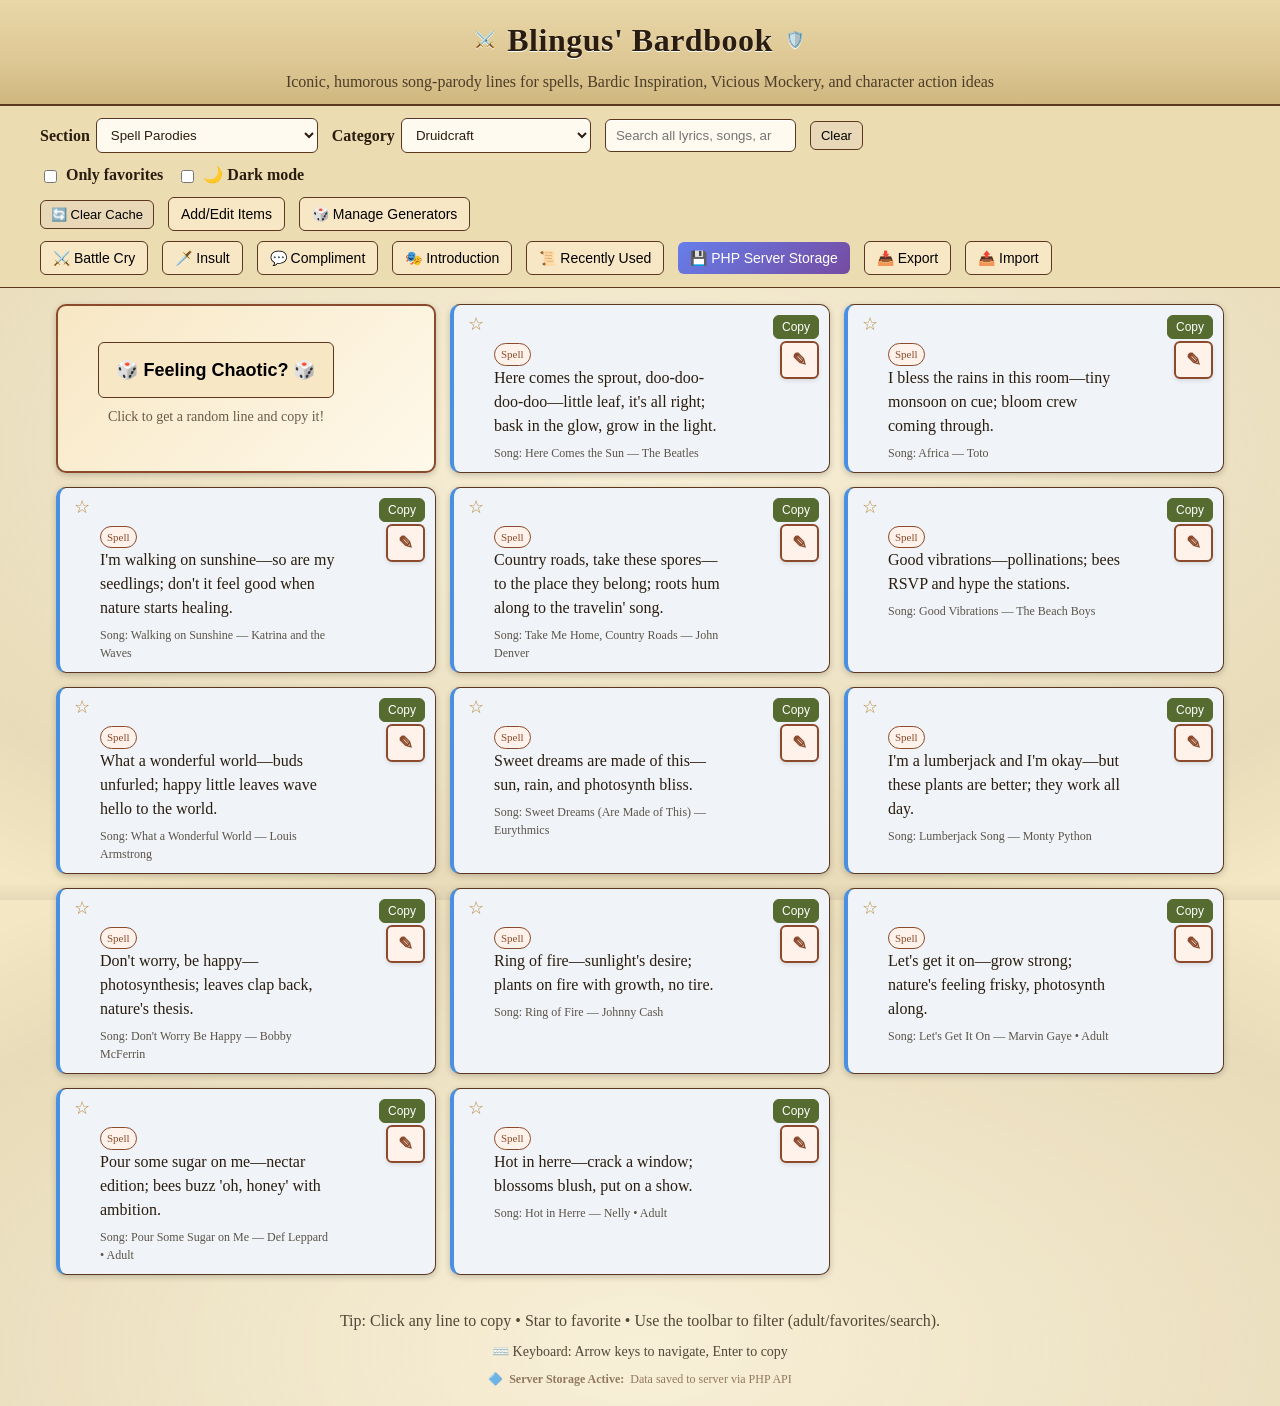
==== index.html @ e3542c84 "Add Chaucer-style party introductions generator (A Knight's Tale style)" ====
<!doctype html>
<html lang="en">
<head>
  <meta charset="utf-8" />
  <meta name="viewport" content="width=device-width, initial-scale=1" />
  <meta http-equiv="Cache-Control" content="no-cache, no-store, must-revalidate" />
  <meta http-equiv="Pragma" content="no-cache" />
  <meta http-equiv="Expires" content="0" />
  <title>Blingus' Bardbook</title>
  <link rel="stylesheet" href="styles.css?v=6" />
</head>
<body>
  <header class="banner">
    <div class="banner__wrap">
      <div class="crest" aria-hidden="true">⚔️</div>
      <h1>Blingus' Bardbook</h1>
      <div class="crest" aria-hidden="true">🛡️</div>
    </div>
    <p class="subtitle">Iconic, humorous song‑parody lines for spells, Bardic Inspiration, Vicious Mockery, and character action ideas</p>
  </header>

  <nav class="toolbar" aria-label="Controls">
    <div class="toolbar__container">
      <!-- Primary Controls Row -->
      <div class="toolbar__row toolbar__row--primary">
      <label>Section
        <select id="sectionSelect">
          <option value="spells">Spell Parodies</option>
          <option value="bardic">Bardic Inspiration</option>
          <option value="mockery">Vicious Mockery</option>
          <option value="actions">What's Your Character Doing?</option>
          <option value="criticalHits">Critical Hit Description</option>
          <option value="criticalFailures">Critical Failure Description</option>
          <option value="skillChecks">Skill Check Results</option>
        </select>
      </label>

      <label id="categoryLabel">Category
        <select id="categorySelect"></select>
      </label>

      <label class="search">
        <input id="searchInput" type="search" placeholder="Search all lyrics, songs, artists, or actions..." />
      </label>

      <button id="clearBtn" class="btn btn--secondary">Clear</button>
      </div>

      <!-- Checkbox Filters Row -->
      <div class="toolbar__row toolbar__row--filters">
      <label class="toggle">
        <input type="checkbox" id="favoritesOnly" />
        <span>Only favorites</span>
      </label>

      <label class="toggle">
        <input type="checkbox" id="darkModeToggle" />
        <span>🌙 Dark mode</span>
      </label>
      </div>

      <!-- Action Buttons Row -->
      <div class="toolbar__row toolbar__row--actions">
      <button id="clearCacheBtn" class="btn btn--secondary btn--cache" title="Force reload and clear browser cache">🔄 Clear Cache</button>
      <button id="addEditBtn" class="btn">Add/Edit Items</button>
      <button id="manageGeneratorsBtn" class="btn">🎲 Manage Generators</button>
      </div>

      <!-- Generator Row (dynamically added) -->
      <div class="toolbar__row toolbar__row--generators"></div>
    </div>
  </nav>

  <main id="content" class="content" aria-live="polite"></main>

  <footer class="footer">
    <div>Tip: Click any line to copy • Star to favorite • Use the toolbar to filter (adult/favorites/search).</div>
    <div style="margin-top: 8px; font-size: 14px;">⌨️ Keyboard: Arrow keys to navigate, Enter to copy</div>
  </footer>

  <div id="toast" class="toast" role="status" aria-live="polite" aria-atomic="true"></div>

  <!-- Generator Display Modal -->
  <div id="generatorModal" class="modal" role="dialog" aria-labelledby="generatorTitle" aria-hidden="true">
    <div class="modal__content" style="max-width: 600px;">
      <div class="modal__header">
        <h2 id="generatorTitle">Generated Text</h2>
        <button class="modal__close" id="generatorModalClose" aria-label="Close">&times;</button>
      </div>
      <div class="modal__body">
        <div id="generatorText" style="padding: 16px; font-size: 18px; line-height: 1.6; min-height: 60px; border: 2px solid var(--accent); border-radius: 6px; margin-bottom: 12px;"></div>
        <div style="display: flex; gap: 8px; justify-content: flex-end;">
          <button id="generatorCopyBtn" class="btn">Copy</button>
          <button id="generatorCloseBtn" class="btn">Close</button>
        </div>
      </div>
    </div>
  </div>

  <!-- History Modal -->
  <div id="historyModal" class="modal" role="dialog" aria-labelledby="historyTitle" aria-hidden="true">
    <div class="modal__content" style="max-width: 700px;">
      <div class="modal__header">
        <h2 id="historyTitle">📜 Recently Used</h2>
        <button class="modal__close" id="historyModalClose" aria-label="Close">&times;</button>
      </div>
      <div class="modal__body">
        <div id="historyList" style="display: flex; flex-direction: column; gap: 8px; max-height: 60vh; overflow-y: auto;"></div>
      </div>
      <div class="modal__footer">
        <button id="historyCloseBtn" class="btn">Close</button>
      </div>
    </div>
  </div>

  <!-- Generator Management Modal -->
  <div id="generatorManageModal" class="modal" role="dialog" aria-labelledby="generatorManageTitle" aria-hidden="true">
    <div class="modal__content" style="max-width: 700px;">
      <div class="modal__header">
        <h2 id="generatorManageTitle">Manage Generators</h2>
        <button class="modal__close" id="generatorManageClose" aria-label="Close">&times;</button>
      </div>
      <div class="modal__body">
        <div style="margin-bottom: 16px;">
          <label>Generator Type
            <select id="generatorTypeSelect" style="width: 100%; padding: 8px; border: 1px solid var(--burnt); border-radius: 6px;">
              <option value="battleCries">⚔️ Battle Cries</option>
              <option value="insults">🗡️ Insults</option>
              <option value="compliments">💬 Compliments</option>
              <option value="introductions">🎭 Chaucer Introductions</option>
            </select>
          </label>
        </div>
        <div style="margin-bottom: 16px;">
          <button id="addGeneratorBtn" class="btn" style="width: 100%;">➕ Add New</button>
        </div>
        <div id="generatorsList" style="display: flex; flex-direction: column; gap: 8px; max-height: 400px; overflow-y: auto;"></div>
      </div>
      <div class="modal__footer">
        <button id="generatorManageCloseBtn" class="btn">Close</button>
      </div>
    </div>
  </div>

  <!-- YouTube Player Modal -->
  <div id="youtubePlayerModal" class="modal" role="dialog" aria-labelledby="youtubePlayerTitle" aria-hidden="true">
    <div class="modal__content" style="max-width: 900px;">
      <div class="modal__header">
        <h2 id="youtubePlayerTitle">🎵 Karaoke Track</h2>
        <button class="modal__close" id="youtubePlayerClose" aria-label="Close">&times;</button>
      </div>
      <div class="modal__body" style="padding: 20px;">
        <div id="youtubePlayerContainer" style="position: relative; padding-bottom: 56.25%; height: 0; overflow: hidden; max-width: 100%; background: #000;">
          <iframe id="youtubePlayerFrame" style="position: absolute; top: 0; left: 0; width: 100%; height: 100%; border: 0;" frameborder="0" allow="accelerometer; autoplay; clipboard-write; encrypted-media; gyroscope; picture-in-picture; web-share" allowfullscreen loading="lazy"></iframe>
        </div>
        <div id="youtubeFallback" style="display: none; margin-top: 16px; text-align: center;">
          <p style="color: var(--ink); margin-bottom: 12px;">Video embedding is restricted. Open on YouTube instead?</p>
          <button id="youtubeOpenTabBtn" class="btn" style="background: #ff0000; color: white;">Open on YouTube</button>
        </div>
      </div>
      <div class="modal__footer">
        <button id="youtubePlayerCloseBtn" class="btn">Close</button>
      </div>
    </div>
  </div>

  <!-- Generator Edit Modal -->
  <div id="generatorEditModal" class="modal" role="dialog" aria-labelledby="generatorEditTitle" aria-hidden="true">
    <div class="modal__content" style="max-width: 600px;">
      <div class="modal__header">
        <h2 id="generatorEditTitle">Add Generator Item</h2>
        <button class="modal__close" id="generatorEditClose" aria-label="Close">&times;</button>
      </div>
      <div class="modal__body">
        <label>
          Text
          <textarea id="generatorEditText" rows="3" style="width: 100%; padding: 8px; border: 1px solid var(--burnt); border-radius: 6px; font-family: inherit;"></textarea>
        </label>
      </div>
      <div class="modal__footer">
        <button id="saveGeneratorBtn" class="btn">Save</button>
        <button id="cancelGeneratorBtn" class="btn">Cancel</button>
        <button id="deleteGeneratorBtn" class="btn" style="background: #c44; color: white; display: none;">Delete</button>
      </div>
    </div>
  </div>

  <!-- Voice Preset Modal -->
  <div id="presetModal" class="modal" role="dialog" aria-labelledby="presetModalTitle" aria-hidden="true">
    <div class="modal__content" style="max-width: 600px;">
      <div class="modal__header">
        <h2 id="presetModalTitle">Manage Voice Presets</h2>
        <button class="modal__close" id="presetModalClose" aria-label="Close">&times;</button>
      </div>
      <div class="modal__body">
        <div style="margin-bottom: 16px;">
          <button id="saveCurrentPresetBtn" class="btn" style="width: 100%; margin-bottom: 8px;">💾 Save Current State as Preset</button>
        </div>
        <div id="presetsList" style="display: flex; flex-direction: column; gap: 8px; max-height: 400px; overflow-y: auto;"></div>
      </div>
      <div class="modal__footer">
        <button id="presetCloseBtn" class="btn">Close</button>
      </div>
    </div>
  </div>

  <!-- Edit Modal -->
  <div id="editModal" class="modal" role="dialog" aria-labelledby="modalTitle" aria-hidden="true">
    <div class="modal__content">
      <div class="modal__header">
        <h2 id="modalTitle">Add New Item</h2>
        <button class="modal__close" aria-label="Close">&times;</button>
      </div>
      <div class="modal__body">
        <label>
          Text
          <textarea id="editText" rows="3" style="width: 100%; padding: 8px; border: 1px solid var(--burnt); border-radius: 6px; font-family: inherit;"></textarea>
        </label>
        <label id="songLabel" style="display: none;">
          Song
          <input type="text" id="editSong" style="width: 100%; padding: 8px; border: 1px solid var(--burnt); border-radius: 6px; font-family: inherit;" />
        </label>
        <label id="artistLabel" style="display: none;">
          Artist
          <input type="text" id="editArtist" style="width: 100%; padding: 8px; border: 1px solid var(--burnt); border-radius: 6px; font-family: inherit;" />
        </label>
        <label id="adultLabel" style="display: none;">
          <input type="checkbox" id="editAdult" />
          <span>Adult/risqué</span>
        </label>
        <div id="youtubeFields" style="display: none;">
          <label>
            YouTube URL or Video ID
            <input type="text" id="editYoutube" placeholder="https://youtube.com/watch?v=..." style="width: 100%; padding: 8px; border: 1px solid var(--burnt); border-radius: 6px; font-family: inherit;" />
          </label>
          <label>
            Start Time (seconds or mm:ss)
            <input type="text" id="editStartTime" placeholder="30 or 0:30" style="width: 100%; padding: 8px; border: 1px solid var(--burnt); border-radius: 6px; font-family: inherit;" />
          </label>
          <button id="testYoutubeBtn" class="btn" style="width: 100%; margin-top: 8px;">▶️ Test Playback</button>
          <div id="youtubeSuggestion" style="display: none; margin-top: 12px; padding: 12px; background: #f0f4f8; border-radius: 6px; border: 1px solid var(--accent);">
            <div style="font-size: 14px; font-weight: bold; margin-bottom: 8px; color: var(--accent);">💡 Karaoke Suggestion</div>
            <div id="youtubeSuggestionText" style="font-size: 13px; color: var(--ink); margin-bottom: 8px;"></div>
            <button id="youtubeSearchBtn" class="btn" style="width: 100%; background: #ff0000; color: white; font-size: 14px;">🔍 Search YouTube for Karaoke</button>
          </div>
        </div>
      </div>
      <div class="modal__footer">
        <button id="saveEditBtn" class="btn">Save</button>
        <button id="cancelEditBtn" class="btn">Cancel</button>
        <button id="deleteEditBtn" class="btn" style="background: #c44; color: white; display: none;">Delete</button>
      </div>
    </div>
  </div>

  <script src="script.js?v=10"></script>
</body>
</html>
---- styles.css ----
:root {
  --paper: #f4e7c3;
  --ink: #2a1d0f;
  --accent: #8b4a2b;
  --accent-2: #556b2f;
  --burnt: #5b371f;
  --shadow: rgba(0,0,0,.2);
}

body.dark-mode {
  --paper: #1a1a2e;
  --ink: #e8e8e8;
  --accent: #c77d4f;
  --accent-2: #6b8e5a;
  --burnt: #8b6f47;
  --shadow: rgba(0,0,0,.5);
}
* { box-sizing: border-box; }
html, body { height: 100%; }
body {
  margin: 0;
  color: var(--ink);
  font: 16px/1.5 "Papyrus", "Bookman Old Style", Garamond, Georgia, serif;
  background:
    radial-gradient(80% 60% at 50% 50%, rgba(255,255,255,.35), rgba(0,0,0,.05) 80%, transparent 100%),
    linear-gradient(transparent 98%, rgba(0,0,0,.06) 100%),
    var(--paper);
  transition: background 0.3s ease, color 0.3s ease;
}

body.dark-mode {
  background:
    radial-gradient(80% 60% at 50% 50%, rgba(255,255,255,.05), rgba(0,0,0,.3) 80%, transparent 100%),
    linear-gradient(transparent 98%, rgba(0,0,0,.1) 100%),
    var(--paper);
}
.banner {
  background: linear-gradient(180deg, #e9d7a8, #ddc794 60%, #cfb77f);
  border-bottom: 2px solid var(--burnt);
  box-shadow: 0 2px 8px var(--shadow);
  transition: background 0.3s ease, border-color 0.3s ease;
}

body.dark-mode .banner {
  background: linear-gradient(180deg, #2d2d44, #252538 60%, #1e1e2e);
  color: var(--ink);
}
.banner__wrap { display: flex; gap: 12px; align-items: center; justify-content: center; padding: 16px 12px 6px; }
.banner h1 { margin: 0; font-size: 32px; letter-spacing: .5px; text-shadow: 0 1px 0 #fff; }
.subtitle { text-align: center; margin: 0 0 10px; opacity: .8; }
.crest { filter: drop-shadow(0 1px 0 #fff); }

.toolbar {
  display: flex;
  flex-direction: column;
  gap: 10px;
  padding: 12px;
  background: #ecdcb2;
  border-bottom: 1px solid var(--burnt);
  transition: background 0.3s ease, border-color 0.3s ease;
}

body.dark-mode .toolbar {
  background: #252538;
}

.toolbar__container {
  max-width: 1200px;
  margin: 0 auto;
  width: 100%;
  display: flex;
  flex-direction: column;
  gap: 10px;
}

.toolbar__row {
  display: flex;
  flex-wrap: wrap;
  align-items: center;
  gap: 10px 14px;
}

.toolbar__row--primary {
  /* Primary controls row */
}

.toolbar__row--actions {
  /* Action buttons row */
}

.toolbar__row--generators {
  /* Generator buttons row */
  margin-top: 0;
}

.toolbar__spacer {
  flex: 1;
  min-width: 20px;
}

label {
  display: inline-flex;
  align-items: center;
  gap: 6px;
  font-weight: 600;
  white-space: nowrap;
}

select, input[type="search"] {
  padding: 8px 10px;
  border: 1px solid var(--burnt);
  background: #fffaf0;
  color: var(--ink);
  border-radius: 6px;
  min-width: 190px;
  box-shadow: inset 0 1px 0 #fff;
  transition: background 0.3s ease, color 0.3s ease, border-color 0.3s ease;
}

body.dark-mode select, body.dark-mode input[type="search"] {
  background: #2d2d44;
  color: var(--ink);
  border-color: var(--burnt);
}

.toggle input {
  transform: translateY(1px);
}

.btn {
  padding: 8px 12px;
  border: 1px solid var(--burnt);
  background: #f7e7c4;
  border-radius: 6px;
  cursor: pointer;
  font-size: 14px;
  font-weight: 500;
  white-space: nowrap;
  transition: background 0.3s ease, border-color 0.3s ease, color 0.3s ease, transform 0.1s ease;
}

.btn:hover {
  background: #f3deb1;
  transform: translateY(-1px);
}

.btn:active {
  transform: translateY(0);
}

body.dark-mode .btn {
  background: #3d3d5e;
  color: var(--ink);
  border-color: var(--burnt);
}

body.dark-mode .btn:hover {
  background: #4d4d6e;
}

.btn--secondary {
  background: #e8d8b8;
  font-size: 13px;
  padding: 6px 10px;
}

body.dark-mode .btn--secondary {
  background: #353548;
}

.btn--secondary:hover {
  background: #ddd0b0;
}

body.dark-mode .btn--secondary:hover {
  background: #454558;
}

.btn--cache {
  display: none;
}

.btn--server {
  background: linear-gradient(135deg, #667eea 0%, #764ba2 100%);
  color: white;
  border: none;
}

.btn--server:hover {
  background: linear-gradient(135deg, #7a8fec 0%, #8655b3 100%);
  transform: translateY(-1px);
}

body.dark-mode .btn--server {
  background: linear-gradient(135deg, #667eea 0%, #764ba2 100%);
}

body.dark-mode .btn--server:hover {
  background: linear-gradient(135deg, #7a8fec 0%, #8655b3 100%);
}

.content {
  display: grid;
  grid-template-columns: repeat(auto-fill, minmax(320px, 1fr));
  gap: 14px; padding: 16px; max-width: 1200px; margin: 0 auto;
}
.card {
  background: #fff9eb;
  border: 1px solid var(--burnt);
  border-radius: 10px;
  padding: 36px 100px 10px 40px; /* top right bottom left - increased right padding for edit button */
  box-shadow: 0 2px 6px var(--shadow);
  position: relative;
  transition: background 0.3s ease, border-color 0.3s ease, color 0.3s ease;
}

body.dark-mode .card {
  background: #2d2d44;
  color: var(--ink);
}

/* Action cards don't have favorite buttons, so less left padding */
.action-card {
  transition: all 0.3s ease;
  padding-left: 12px; /* Override left padding since no favorite button */
  padding-right: 100px; /* Ensure right padding for edit button */
}

.card.highlighted {
  background: #fff2d4 !important;
  border: 3px solid var(--accent) !important;
  box-shadow: 0 6px 16px rgba(139, 74, 43, 0.4) !important;
  transform: scale(1.02);
  transition: all 0.3s ease;
}

body.dark-mode .card.highlighted {
  background: #3d3d5e !important;
  box-shadow: 0 6px 16px rgba(199, 125, 79, 0.4) !important;
}

.card:focus {
  outline: 3px solid var(--accent);
  outline-offset: 2px;
  background: #fff2d4;
}

body.dark-mode .card:focus {
  background: #3d3d5e;
}

.card:hover { box-shadow: 0 4px 10px var(--shadow); }
.card__meta { font-size: 12px; opacity: .75; margin-top: 6px; }
.card__chip { display: inline-block; font-size: 11px; padding: 2px 6px; border-radius: 999px; border: 1px solid var(--accent); color: var(--accent); background: #fff2ea; margin-right: 6px; transition: background 0.3s ease, color 0.3s ease, border-color 0.3s ease; }

body.dark-mode .card__chip {
  background: #3d3d5e;
}
.card__copy { position: absolute; right: 10px; top: 10px; font-size: 12px; border: 1px solid var(--accent-2); color: #fff; background: var(--accent-2); padding: 4px 8px; border-radius: 6px; cursor: pointer; }
.card__copy:hover { filter: brightness(1.1); }

.card__edit { position: absolute; right: 10px; top: 36px; font-size: 18px; border: 2px solid var(--accent); color: var(--accent); background: #fff2ea; padding: 6px 10px; border-radius: 6px; cursor: pointer; z-index: 10; font-weight: bold; box-shadow: 0 2px 4px rgba(0,0,0,0.1); white-space: nowrap; min-width: 36px; text-align: center; transition: background 0.3s ease, color 0.3s ease, border-color 0.3s ease; }
.card__edit:hover { filter: brightness(1.1); background: #ffe8d4; transform: scale(1.05); }

body.dark-mode .card__edit {
  background: #3d3d5e;
}

body.dark-mode .card__edit:hover {
  background: #4d4d6e;
}

/* Favorite star */
.card__fav { position: absolute; left: 10px; top: 8px; font-size: 18px; line-height: 1; background: transparent; border: none; color: #b88a3b; cursor: pointer; padding: 2px 4px; }
.card__fav.on { color: #d4a017; text-shadow: 0 1px 0 #fff; }

.footer { padding: 18px; text-align: center; opacity: .8; transition: opacity 0.3s ease; }

body.dark-mode .footer {
  opacity: .9;
}
.toast { position: fixed; left: 50%; transform: translateX(-50%); bottom: 18px; background: #2b6f3a; color: #fff; padding: 10px 14px; border-radius: 8px; box-shadow: 0 4px 8px var(--shadow); opacity: 0; pointer-events: none; transition: opacity .18s ease, transform .18s ease; }
.toast.show { opacity: 1; transform: translate(-50%, -4px); }

/* Modal styles */
.modal {
  display: none;
  position: fixed;
  z-index: 10000;
  left: 0;
  top: 0;
  width: 100%;
  height: 100%;
  background: rgba(0, 0, 0, 0.5);
  align-items: center;
  justify-content: center;
  visibility: hidden;
  opacity: 0;
  transition: opacity 0.2s ease, visibility 0.2s ease;
}

.modal.show {
  display: flex;
  visibility: visible;
  opacity: 1;
}

.modal__content {
  background: var(--paper);
  border: 2px solid var(--burnt);
  border-radius: 10px;
  padding: 20px;
  max-width: 500px;
  width: 90%;
  max-height: 90vh;
  overflow-y: auto;
  box-shadow: 0 8px 16px rgba(0, 0, 0, 0.3);
  transition: background 0.3s ease, border-color 0.3s ease, color 0.3s ease;
}

#generatorText {
  background: #fff9eb;
  color: var(--ink);
  transition: background 0.3s ease, color 0.3s ease;
}

body.dark-mode #generatorText {
  background: #2d2d44;
  color: var(--ink);
}

.modal__header {
  display: flex;
  justify-content: space-between;
  align-items: center;
  margin-bottom: 16px;
  border-bottom: 1px solid var(--burnt);
  padding-bottom: 12px;
}

.modal__header h2 {
  margin: 0;
  font-size: 24px;
}

.modal__close {
  background: transparent;
  border: none;
  font-size: 28px;
  cursor: pointer;
  color: var(--ink);
  line-height: 1;
  padding: 0;
  width: 32px;
  height: 32px;
}

.modal__close:hover {
  color: var(--accent);
}

.modal__body {
  display: flex;
  flex-direction: column;
  gap: 12px;
  margin-bottom: 16px;
}

.modal__footer {
  display: flex;
  gap: 8px;
  justify-content: flex-end;
  border-top: 1px solid var(--burnt);
  padding-top: 12px;
}

@media (max-width: 520px) {
  .banner h1 { font-size: 24px; }
  select, input[type="search"] { min-width: 150px; }
}
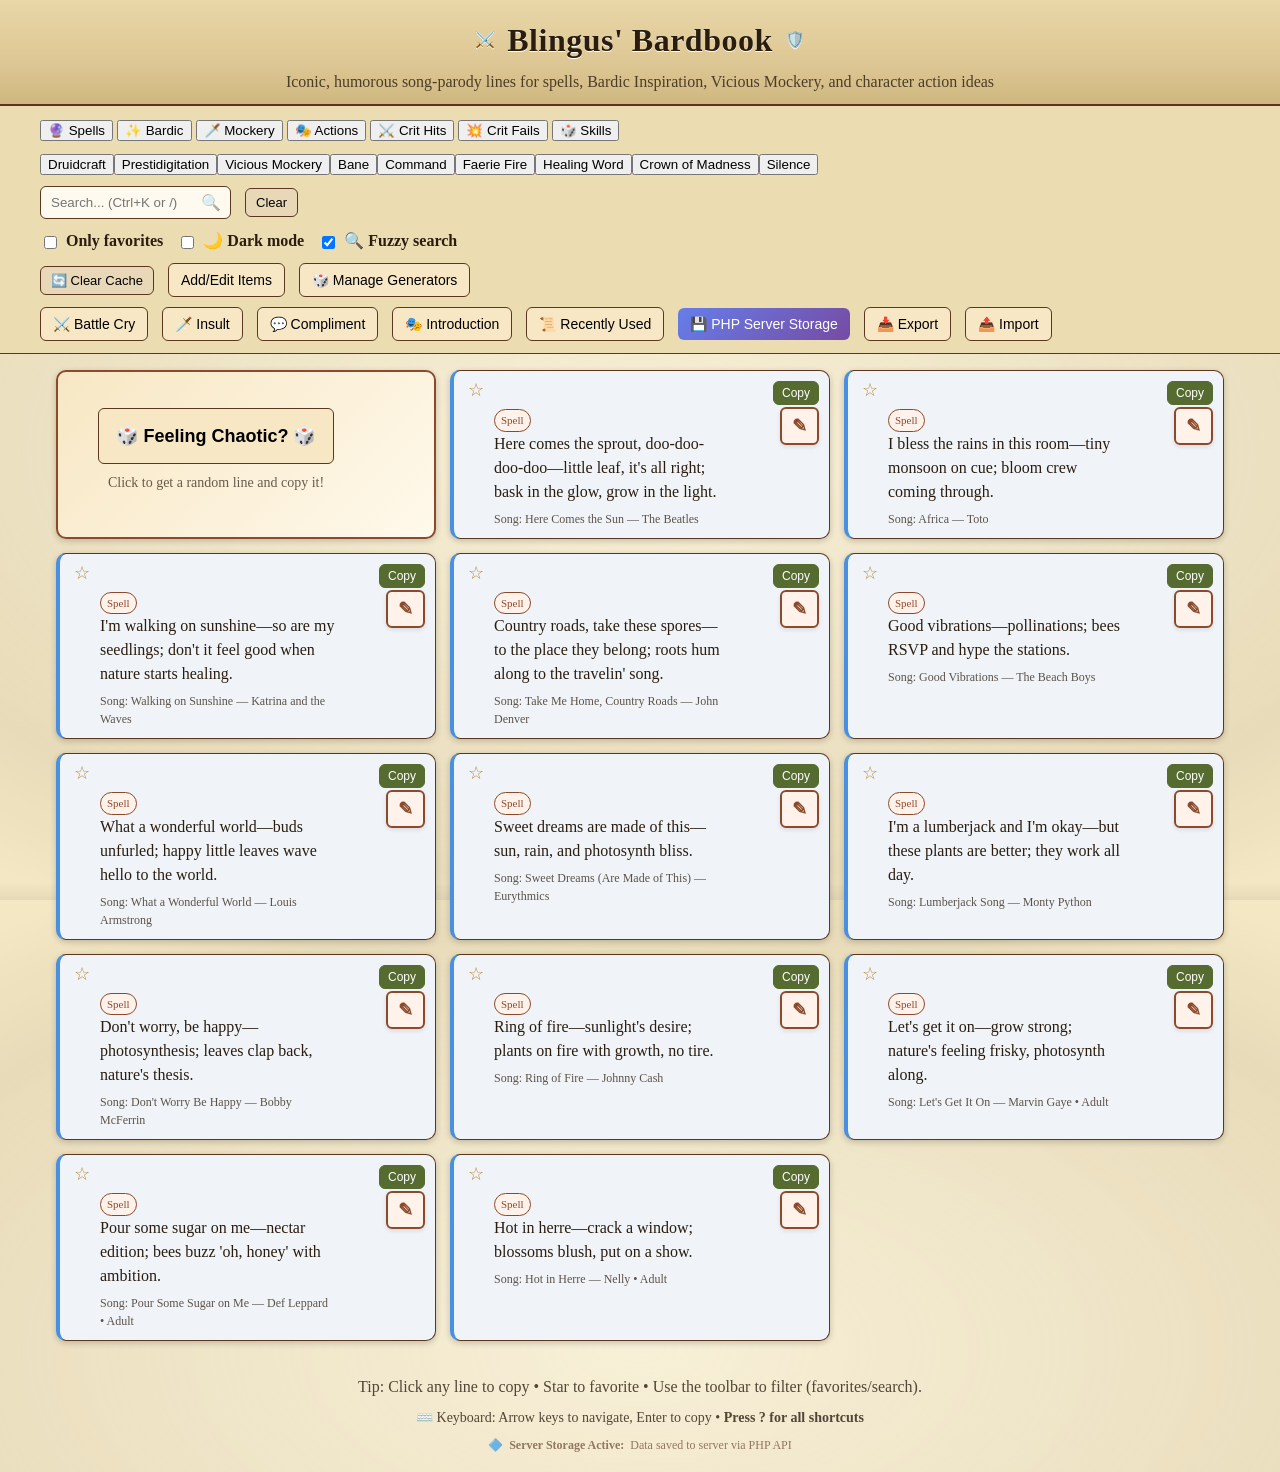
==== commit 6239d29b: "Implement critical security and code quality improvements This commit addresses several high-priorit" ====
--- a/index.html
+++ b/index.html
@@ -7,7 +7,7 @@
   <meta http-equiv="Pragma" content="no-cache" />
   <meta http-equiv="Expires" content="0" />
   <title>Blingus' Bardbook</title>
-  <link rel="stylesheet" href="styles.css?v=6" />
+  <link rel="stylesheet" href="styles.css?v=13" />
 </head>
 <body>
   <header class="banner">
@@ -21,39 +21,75 @@
 
   <nav class="toolbar" aria-label="Controls">
     <div class="toolbar__container">
-      <!-- Primary Controls Row -->
-      <div class="toolbar__row toolbar__row--primary">
-      <label>Section
-        <select id="sectionSelect">
-          <option value="spells">Spell Parodies</option>
-          <option value="bardic">Bardic Inspiration</option>
-          <option value="mockery">Vicious Mockery</option>
-          <option value="actions">What's Your Character Doing?</option>
-          <option value="criticalHits">Critical Hit Description</option>
-          <option value="criticalFailures">Critical Failure Description</option>
-          <option value="skillChecks">Skill Check Results</option>
-        </select>
-      </label>
-
-      <label id="categoryLabel">Category
-        <select id="categorySelect"></select>
-      </label>
-
-      <label class="search">
-        <input id="searchInput" type="search" placeholder="Search all lyrics, songs, artists, or actions..." />
-      </label>
-
-      <button id="clearBtn" class="btn btn--secondary">Clear</button>
+      <!-- Section Tabs Row -->
+      <div class="toolbar__row toolbar__row--tabs">
+        <div class="tabs" role="tablist" aria-label="Content sections">
+          <button class="tab tab--active" role="tab" data-section="spells" aria-selected="true" data-tooltip="Spell song parodies (Press 1)">
+            <span class="tab__icon">🔮</span>
+            <span class="tab__label">Spells</span>
+          </button>
+          <button class="tab" role="tab" data-section="bardic" aria-selected="false" data-tooltip="Bardic inspiration lines (Press 2)">
+            <span class="tab__icon">✨</span>
+            <span class="tab__label">Bardic</span>
+          </button>
+          <button class="tab" role="tab" data-section="mockery" aria-selected="false" data-tooltip="Vicious mockery insults (Press 3)">
+            <span class="tab__icon">🗡️</span>
+            <span class="tab__label">Mockery</span>
+          </button>
+          <button class="tab" role="tab" data-section="actions" aria-selected="false" data-tooltip="Character action ideas (Press 4)">
+            <span class="tab__icon">🎭</span>
+            <span class="tab__label">Actions</span>
+          </button>
+          <button class="tab" role="tab" data-section="criticalHits" aria-selected="false" data-tooltip="Critical hit descriptions (Press 5)">
+            <span class="tab__icon">⚔️</span>
+            <span class="tab__label">Crit Hits</span>
+          </button>
+          <button class="tab" role="tab" data-section="criticalFailures" aria-selected="false" data-tooltip="Critical failure descriptions (Press 6)">
+            <span class="tab__icon">💥</span>
+            <span class="tab__label">Crit Fails</span>
+          </button>
+          <button class="tab" role="tab" data-section="skillChecks" aria-selected="false" data-tooltip="Skill check results (Press 7)">
+            <span class="tab__icon">🎲</span>
+            <span class="tab__label">Skills</span>
+          </button>
+        </div>
+      </div>
+
+      <!-- Category Chips Row -->
+      <div class="toolbar__row toolbar__row--chips" id="categoryChipsRow">
+        <div class="chips" role="group" aria-label="Categories" id="categoryChips">
+          <!-- Category chips will be dynamically populated -->
+        </div>
+      </div>
+
+      <!-- Hidden selects for backward compatibility -->
+      <select id="sectionSelect" style="display: none;" aria-hidden="true">
+        <option value="spells">Spell Parodies</option>
+        <option value="bardic">Bardic Inspiration</option>
+        <option value="mockery">Vicious Mockery</option>
+        <option value="actions">What's Your Character Doing?</option>
+        <option value="criticalHits">Critical Hit Description</option>
+        <option value="criticalFailures">Critical Failure Description</option>
+        <option value="skillChecks">Skill Check Results</option>
+      </select>
+      <select id="categorySelect" style="display: none;" aria-hidden="true"></select>
+
+      <!-- Search Row -->
+      <div class="toolbar__row toolbar__row--search">
+        <label class="search">
+          <input id="searchInput" type="search" placeholder="Search all lyrics, songs, artists, or actions..." />
+        </label>
+        <button id="clearBtn" class="btn btn--secondary" data-tooltip="Clear search (Esc)">Clear</button>
       </div>
 
       <!-- Checkbox Filters Row -->
       <div class="toolbar__row toolbar__row--filters">
-      <label class="toggle">
+      <label class="toggle" data-tooltip="Show only starred items (Ctrl+F)">
         <input type="checkbox" id="favoritesOnly" />
         <span>Only favorites</span>
       </label>
 
-      <label class="toggle">
+      <label class="toggle" data-tooltip="Toggle dark theme (Ctrl+D)">
         <input type="checkbox" id="darkModeToggle" />
         <span>🌙 Dark mode</span>
       </label>
@@ -74,8 +110,8 @@
   <main id="content" class="content" aria-live="polite"></main>
 
   <footer class="footer">
-    <div>Tip: Click any line to copy • Star to favorite • Use the toolbar to filter (adult/favorites/search).</div>
-    <div style="margin-top: 8px; font-size: 14px;">⌨️ Keyboard: Arrow keys to navigate, Enter to copy</div>
+    <div>Tip: Click any line to copy • Star to favorite • Use the toolbar to filter (favorites/search).</div>
+    <div style="margin-top: 8px; font-size: 14px;">⌨️ Keyboard: Arrow keys to navigate, Enter to copy • <strong>Press ? for all shortcuts</strong></div>
   </footer>
 
   <div id="toast" class="toast" role="status" aria-live="polite" aria-atomic="true"></div>
@@ -223,10 +259,6 @@
         <label id="artistLabel" style="display: none;">
           Artist
           <input type="text" id="editArtist" style="width: 100%; padding: 8px; border: 1px solid var(--burnt); border-radius: 6px; font-family: inherit;" />
-        </label>
-        <label id="adultLabel" style="display: none;">
-          <input type="checkbox" id="editAdult" />
-          <span>Adult/risqué</span>
         </label>
         <div id="youtubeFields" style="display: none;">
           <label>
@@ -253,6 +285,25 @@
     </div>
   </div>
 
-  <script src="script.js?v=10"></script>
+  <!-- Core utilities (load first - other modules depend on these) -->
+  <script src="js/constants.js?v=13"></script>
+  <script src="js/shared-utils.js?v=13"></script>
+
+  <!-- Utility modules -->
+  <script src="js/storage-utils.js?v=13"></script>
+  <script src="js/ui-utils.js?v=13"></script>
+
+  <!-- Tab navigation -->
+  <script src="js/tab-navigation.js?v=13"></script>
+
+  <!-- Search enhancements -->
+  <script src="js/search-utils.js?v=13"></script>
+  <script src="js/search-enhancements.js?v=13"></script>
+
+  <!-- Keyboard shortcuts -->
+  <script src="js/keyboard-shortcuts.js?v=13"></script>
+
+  <!-- Main application script -->
+  <script src="script.js?v=13"></script>
 </body>
 </html>
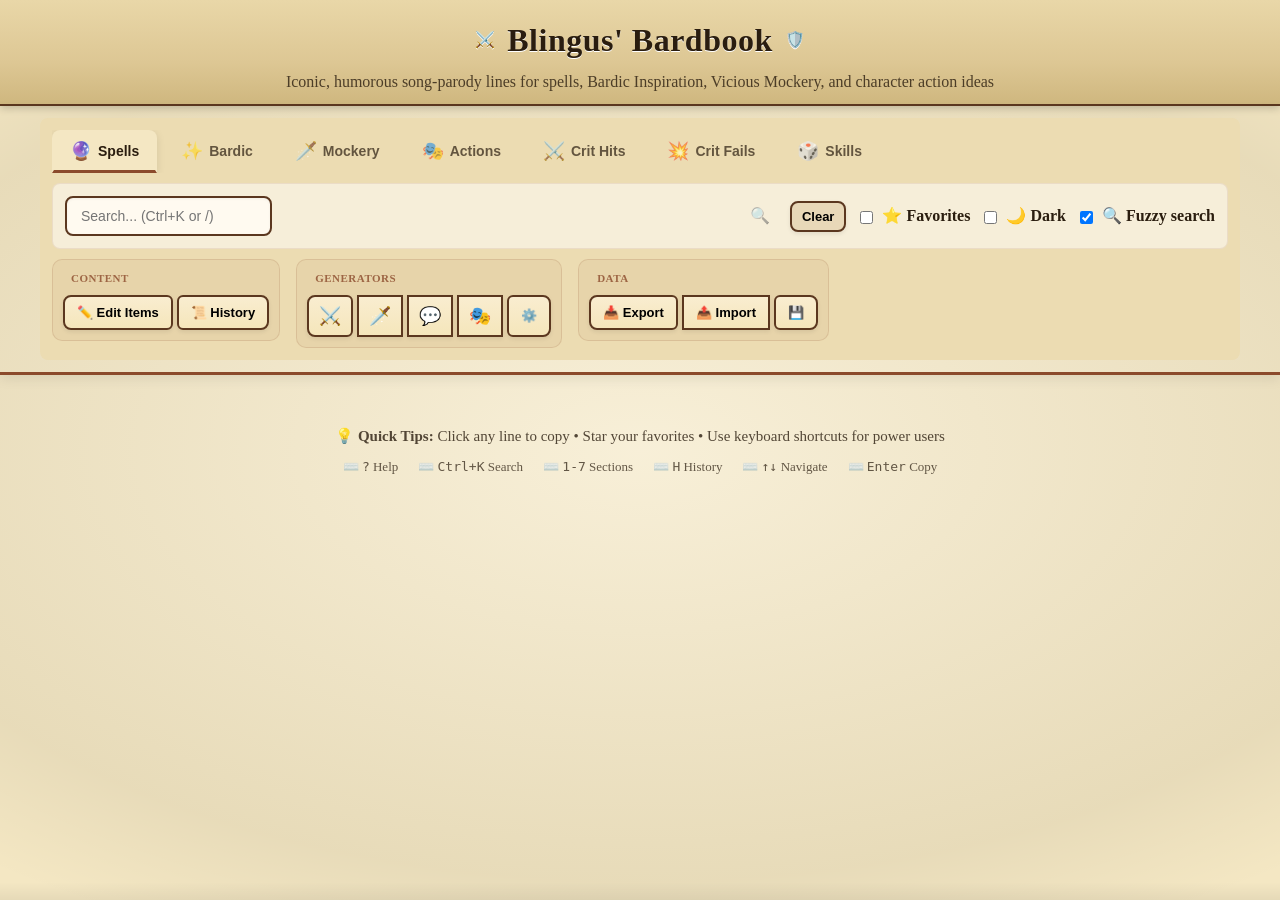
==== commit 380ea585: "Comprehensive UX/GUI reorganization and visual improvements This commit completely reorganizes the t" ====
--- a/index.html
+++ b/index.html
@@ -7,7 +7,7 @@
   <meta http-equiv="Pragma" content="no-cache" />
   <meta http-equiv="Expires" content="0" />
   <title>Blingus' Bardbook</title>
-  <link rel="stylesheet" href="styles.css?v=13" />
+  <link rel="stylesheet" href="styles.css?v=14" />
 </head>
 <body>
   <header class="banner">
@@ -74,44 +74,76 @@
       </select>
       <select id="categorySelect" style="display: none;" aria-hidden="true"></select>
 
-      <!-- Search Row -->
+      <!-- Search & Quick Filters Row -->
       <div class="toolbar__row toolbar__row--search">
-        <label class="search">
+        <label class="search" style="flex: 1; min-width: 200px;">
           <input id="searchInput" type="search" placeholder="Search all lyrics, songs, artists, or actions..." />
         </label>
         <button id="clearBtn" class="btn btn--secondary" data-tooltip="Clear search (Esc)">Clear</button>
-      </div>
-
-      <!-- Checkbox Filters Row -->
-      <div class="toolbar__row toolbar__row--filters">
-      <label class="toggle" data-tooltip="Show only starred items (Ctrl+F)">
-        <input type="checkbox" id="favoritesOnly" />
-        <span>Only favorites</span>
-      </label>
-
-      <label class="toggle" data-tooltip="Toggle dark theme (Ctrl+D)">
-        <input type="checkbox" id="darkModeToggle" />
-        <span>🌙 Dark mode</span>
-      </label>
-      </div>
-
-      <!-- Action Buttons Row -->
-      <div class="toolbar__row toolbar__row--actions">
-      <button id="clearCacheBtn" class="btn btn--secondary btn--cache" title="Force reload and clear browser cache">🔄 Clear Cache</button>
-      <button id="addEditBtn" class="btn">Add/Edit Items</button>
-      <button id="manageGeneratorsBtn" class="btn">🎲 Manage Generators</button>
-      </div>
-
-      <!-- Generator Row (dynamically added) -->
-      <div class="toolbar__row toolbar__row--generators"></div>
+        <label class="toggle" data-tooltip="Show only starred items (Ctrl+F)">
+          <input type="checkbox" id="favoritesOnly" />
+          <span>⭐ Favorites</span>
+        </label>
+        <label class="toggle" data-tooltip="Toggle dark theme (Ctrl+D)">
+          <input type="checkbox" id="darkModeToggle" />
+          <span>🌙 Dark</span>
+        </label>
+      </div>
+
+      <!-- Button Groups Row -->
+      <div class="toolbar__row toolbar__row--button-groups">
+        <!-- Content Actions Group -->
+        <div class="button-group">
+          <span class="button-group__label">Content</span>
+          <div>
+            <button id="addEditBtn" class="btn btn--group" data-tooltip="Add or edit items">✏️ Edit Items</button>
+            <button id="historyBtn" class="btn btn--group" data-tooltip="View recently used items (Press H)">📜 History</button>
+          </div>
+        </div>
+
+        <!-- Generators Group -->
+        <div class="button-group">
+          <span class="button-group__label">Generators</span>
+          <div>
+            <button id="battleCryBtn" class="btn btn--group" data-tooltip="Random battle cry">⚔️</button>
+            <button id="insultBtn" class="btn btn--group" data-tooltip="Random insult">🗡️</button>
+            <button id="complimentBtn" class="btn btn--group" data-tooltip="Random compliment">💬</button>
+            <button id="introductionBtn" class="btn btn--group" data-tooltip="Chaucer introduction">🎭</button>
+            <button id="manageGeneratorsBtn" class="btn btn--group" data-tooltip="Manage generator content">⚙️</button>
+          </div>
+        </div>
+
+        <!-- Data Management Group -->
+        <div class="button-group">
+          <span class="button-group__label">Data</span>
+          <div>
+            <button id="exportBtn" class="btn btn--group" data-tooltip="Export all data">📥 Export</button>
+            <button id="importBtn" class="btn btn--group" data-tooltip="Import data">📤 Import</button>
+            <button id="fileStorageBtn" class="btn btn--group" data-tooltip="File or server storage">💾</button>
+          </div>
+        </div>
+      </div>
+
+      <!-- Fuzzy Search Toggle (hidden by default, dynamically added by search-enhancements.js) -->
+      <div class="toolbar__row toolbar__row--filters" style="display: none;">
+      </div>
     </div>
   </nav>
 
   <main id="content" class="content" aria-live="polite"></main>
 
   <footer class="footer">
-    <div>Tip: Click any line to copy • Star to favorite • Use the toolbar to filter (favorites/search).</div>
-    <div style="margin-top: 8px; font-size: 14px;">⌨️ Keyboard: Arrow keys to navigate, Enter to copy • <strong>Press ? for all shortcuts</strong></div>
+    <div style="font-size: 15px; margin-bottom: 10px;">
+      💡 <strong>Quick Tips:</strong> Click any line to copy • Star your favorites • Use keyboard shortcuts for power users
+    </div>
+    <div style="display: flex; gap: 20px; justify-content: center; flex-wrap: wrap; font-size: 13px; opacity: 0.9;">
+      <span>⌨️ <kbd>?</kbd> Help</span>
+      <span>⌨️ <kbd>Ctrl+K</kbd> Search</span>
+      <span>⌨️ <kbd>1-7</kbd> Sections</span>
+      <span>⌨️ <kbd>H</kbd> History</span>
+      <span>⌨️ <kbd>↑↓</kbd> Navigate</span>
+      <span>⌨️ <kbd>Enter</kbd> Copy</span>
+    </div>
   </footer>
 
   <div id="toast" class="toast" role="status" aria-live="polite" aria-atomic="true"></div>
@@ -286,24 +318,24 @@
   </div>
 
   <!-- Core utilities (load first - other modules depend on these) -->
-  <script src="js/constants.js?v=13"></script>
-  <script src="js/shared-utils.js?v=13"></script>
+  <script src="js/constants.js?v=14"></script>
+  <script src="js/shared-utils.js?v=14"></script>
 
   <!-- Utility modules -->
-  <script src="js/storage-utils.js?v=13"></script>
-  <script src="js/ui-utils.js?v=13"></script>
+  <script src="js/storage-utils.js?v=14"></script>
+  <script src="js/ui-utils.js?v=14"></script>
 
   <!-- Tab navigation -->
-  <script src="js/tab-navigation.js?v=13"></script>
+  <script src="js/tab-navigation.js?v=14"></script>
 
   <!-- Search enhancements -->
-  <script src="js/search-utils.js?v=13"></script>
-  <script src="js/search-enhancements.js?v=13"></script>
+  <script src="js/search-utils.js?v=14"></script>
+  <script src="js/search-enhancements.js?v=14"></script>
 
   <!-- Keyboard shortcuts -->
-  <script src="js/keyboard-shortcuts.js?v=13"></script>
+  <script src="js/keyboard-shortcuts.js?v=14"></script>
 
   <!-- Main application script -->
-  <script src="script.js?v=13"></script>
+  <script src="script.js?v=14"></script>
 </body>
 </html>
--- a/styles.css
+++ b/styles.css
@@ -51,17 +51,15 @@
 .crest { filter: drop-shadow(0 1px 0 #fff); }
 
 .toolbar {
-  display: flex;
-  flex-direction: column;
-  gap: 10px;
   padding: 12px;
-  background: #ecdcb2;
-  border-bottom: 1px solid var(--burnt);
-  transition: background 0.3s ease, border-color 0.3s ease;
+  border-bottom: 3px solid var(--accent);
+  box-shadow: 0 4px 12px rgba(0, 0, 0, 0.08);
+  transition: border-color 0.3s ease, box-shadow 0.3s ease;
 }
 
 body.dark-mode .toolbar {
-  background: #252538;
+  border-bottom-color: var(--accent-2);
+  box-shadow: 0 4px 12px rgba(0, 0, 0, 0.3);
 }
 
 .toolbar__container {
@@ -71,6 +69,14 @@
   display: flex;
   flex-direction: column;
   gap: 10px;
+  padding: 12px;
+  background: #ecdcb2;
+  border-radius: 8px;
+  transition: background 0.3s ease;
+}
+
+body.dark-mode .toolbar__container {
+  background: #252538;
 }
 
 .toolbar__row {
@@ -88,14 +94,268 @@
   /* Action buttons row */
 }
 
+.toolbar__row--tabs {
+  /* Section tabs row */
+  overflow-x: auto;
+  overflow-y: hidden;
+  -webkit-overflow-scrolling: touch;
+  scrollbar-width: thin;
+  scrollbar-color: var(--accent) transparent;
+}
+
+.toolbar__row--tabs::-webkit-scrollbar {
+  height: 6px;
+}
+
+.toolbar__row--tabs::-webkit-scrollbar-track {
+  background: transparent;
+}
+
+.toolbar__row--tabs::-webkit-scrollbar-thumb {
+  background: var(--accent);
+  border-radius: 3px;
+}
+
+.toolbar__row--chips {
+  /* Category chips row */
+  overflow-x: auto;
+  overflow-y: hidden;
+  -webkit-overflow-scrolling: touch;
+  scrollbar-width: thin;
+  scrollbar-color: var(--accent-2) transparent;
+}
+
+.toolbar__row--chips::-webkit-scrollbar {
+  height: 6px;
+}
+
+.toolbar__row--chips::-webkit-scrollbar-track {
+  background: transparent;
+}
+
+.toolbar__row--chips::-webkit-scrollbar-thumb {
+  background: var(--accent-2);
+  border-radius: 3px;
+}
+
+.toolbar__row--search {
+  /* Search input row with filters */
+  flex-wrap: wrap;
+  align-items: center;
+  gap: 10px;
+  padding: 12px;
+  background: rgba(255, 255, 255, 0.5);
+  border-radius: 8px;
+  border: 1px solid rgba(139, 74, 43, 0.1);
+}
+
+body.dark-mode .toolbar__row--search {
+  background: rgba(45, 45, 68, 0.5);
+  border-color: rgba(199, 125, 79, 0.15);
+}
+
 .toolbar__row--generators {
   /* Generator buttons row */
   margin-top: 0;
 }
 
+.toolbar__row--button-groups {
+  /* Button groups row with visual sections */
+  display: flex;
+  flex-wrap: wrap;
+  gap: 16px;
+  align-items: flex-start;
+}
+
 .toolbar__spacer {
   flex: 1;
   min-width: 20px;
+}
+
+/* Button Groups */
+.button-group {
+  display: flex;
+  flex-direction: column;
+  gap: 6px;
+  min-width: fit-content;
+}
+
+.button-group__label {
+  font-size: 11px;
+  font-weight: 700;
+  text-transform: uppercase;
+  letter-spacing: 0.5px;
+  color: var(--accent);
+  opacity: 0.8;
+  margin-bottom: 2px;
+  padding: 0 8px;
+}
+
+body.dark-mode .button-group__label {
+  color: var(--accent-2);
+}
+
+.button-group > div {
+  display: flex;
+  gap: 4px;
+  flex-wrap: nowrap;
+}
+
+/* Make child buttons inline */
+.button-group .btn--group {
+  padding: 8px 12px;
+  font-size: 13px;
+  border-radius: 6px;
+  white-space: nowrap;
+  min-width: auto;
+  transition: all 0.2s ease;
+}
+
+.button-group .btn--group:first-of-type {
+  border-top-left-radius: 8px;
+  border-bottom-left-radius: 8px;
+}
+
+.button-group .btn--group:last-of-type {
+  border-top-right-radius: 8px;
+  border-bottom-right-radius: 8px;
+}
+
+.button-group .btn--group:not(:first-of-type):not(:last-of-type) {
+  border-radius: 0;
+}
+
+/* Generator icon buttons - smaller for icon-only */
+.button-group .btn--group[data-tooltip*="battle cry"],
+.button-group .btn--group[data-tooltip*="insult"],
+.button-group .btn--group[data-tooltip*="compliment"],
+.button-group .btn--group[data-tooltip*="introduction"] {
+  min-width: 44px;
+  padding: 8px 10px;
+  font-size: 18px;
+}
+
+/* Grouped buttons layout */
+.button-group:has(.btn--group) {
+  background: rgba(139, 74, 43, 0.05);
+  border: 1px solid rgba(139, 74, 43, 0.15);
+  border-radius: 10px;
+  padding: 10px;
+}
+
+body.dark-mode .button-group:has(.btn--group) {
+  background: rgba(199, 125, 79, 0.08);
+  border-color: rgba(199, 125, 79, 0.2);
+}
+
+/* Tab Navigation Styles */
+.tabs {
+  display: flex;
+  gap: 6px;
+  flex-wrap: nowrap;
+  min-width: min-content;
+}
+
+.tab {
+  display: inline-flex;
+  align-items: center;
+  gap: 6px;
+  padding: 10px 16px;
+  background: transparent;
+  border: 2px solid transparent;
+  border-bottom: 3px solid transparent;
+  border-radius: 8px 8px 0 0;
+  cursor: pointer;
+  font-size: 14px;
+  font-weight: 600;
+  color: var(--ink);
+  opacity: 0.7;
+  transition: all 0.2s ease;
+  white-space: nowrap;
+  position: relative;
+}
+
+.tab:hover {
+  opacity: 1;
+  background: rgba(139, 74, 43, 0.1);
+  transform: translateY(-2px);
+}
+
+.tab:active {
+  transform: translateY(0);
+}
+
+.tab--active {
+  opacity: 1;
+  background: var(--paper);
+  border-bottom-color: var(--accent);
+  box-shadow: 0 2px 8px rgba(0, 0, 0, 0.1);
+}
+
+body.dark-mode .tab--active {
+  background: #2d2d44;
+  box-shadow: 0 2px 8px rgba(0, 0, 0, 0.3);
+}
+
+.tab__icon {
+  font-size: 18px;
+  line-height: 1;
+}
+
+.tab__label {
+  font-family: inherit;
+}
+
+/* Category Chips Styles */
+.chips {
+  display: flex;
+  gap: 8px;
+  flex-wrap: wrap;
+  min-width: min-content;
+}
+
+.chip {
+  display: inline-flex;
+  align-items: center;
+  padding: 8px 16px;
+  background: var(--paper);
+  border: 2px solid var(--accent-2);
+  border-radius: 999px;
+  cursor: pointer;
+  font-size: 13px;
+  font-weight: 600;
+  color: var(--accent-2);
+  transition: all 0.2s ease;
+  white-space: nowrap;
+}
+
+.chip:hover {
+  background: var(--accent-2);
+  color: white;
+  transform: scale(1.05);
+  box-shadow: 0 2px 6px rgba(0, 0, 0, 0.15);
+}
+
+.chip:active {
+  transform: scale(0.98);
+}
+
+.chip--active {
+  background: var(--accent-2);
+  color: white;
+  box-shadow: 0 2px 6px rgba(0, 0, 0, 0.2);
+}
+
+body.dark-mode .chip {
+  background: #2d2d44;
+  border-color: var(--accent-2);
+  color: var(--accent-2);
+}
+
+body.dark-mode .chip:hover,
+body.dark-mode .chip--active {
+  background: var(--accent-2);
+  color: white;
 }
 
 label {
@@ -107,20 +367,33 @@
 }
 
 select, input[type="search"] {
-  padding: 8px 10px;
-  border: 1px solid var(--burnt);
+  padding: 10px 14px;
+  border: 2px solid var(--burnt);
   background: #fffaf0;
   color: var(--ink);
-  border-radius: 6px;
+  border-radius: 8px;
   min-width: 190px;
-  box-shadow: inset 0 1px 0 #fff;
-  transition: background 0.3s ease, color 0.3s ease, border-color 0.3s ease;
+  box-shadow: inset 0 1px 3px rgba(0, 0, 0, 0.05);
+  transition: all 0.2s ease;
+  font-size: 14px;
+}
+
+select:focus, input[type="search"]:focus {
+  outline: none;
+  border-color: var(--accent);
+  box-shadow: 0 0 0 3px rgba(139, 74, 43, 0.1), inset 0 1px 3px rgba(0, 0, 0, 0.05);
 }
 
 body.dark-mode select, body.dark-mode input[type="search"] {
   background: #2d2d44;
   color: var(--ink);
   border-color: var(--burnt);
+  box-shadow: inset 0 1px 3px rgba(0, 0, 0, 0.2);
+}
+
+body.dark-mode select:focus, body.dark-mode input[type="search"]:focus {
+  border-color: var(--accent-2);
+  box-shadow: 0 0 0 3px rgba(107, 142, 90, 0.15), inset 0 1px 3px rgba(0, 0, 0, 0.2);
 }
 
 .toggle input {
@@ -128,34 +401,48 @@
 }
 
 .btn {
-  padding: 8px 12px;
-  border: 1px solid var(--burnt);
-  background: #f7e7c4;
-  border-radius: 6px;
+  padding: 10px 16px;
+  border: 2px solid var(--burnt);
+  background: linear-gradient(180deg, #f9edd0, #f5e6bb);
+  border-radius: 8px;
   cursor: pointer;
   font-size: 14px;
-  font-weight: 500;
+  font-weight: 600;
   white-space: nowrap;
-  transition: background 0.3s ease, border-color 0.3s ease, color 0.3s ease, transform 0.1s ease;
+  transition: all 0.2s ease;
+  box-shadow: 0 2px 4px rgba(0, 0, 0, 0.08);
 }
 
 .btn:hover {
-  background: #f3deb1;
-  transform: translateY(-1px);
+  background: linear-gradient(180deg, #f5e6bb, #f1dea5);
+  transform: translateY(-2px);
+  box-shadow: 0 4px 8px rgba(0, 0, 0, 0.12);
 }
 
 .btn:active {
   transform: translateY(0);
+  box-shadow: 0 1px 2px rgba(0, 0, 0, 0.08);
+}
+
+.btn:focus {
+  outline: none;
+  box-shadow: 0 0 0 3px rgba(139, 74, 43, 0.2), 0 2px 4px rgba(0, 0, 0, 0.08);
 }
 
 body.dark-mode .btn {
-  background: #3d3d5e;
+  background: linear-gradient(180deg, #3d3d5e, #353548);
   color: var(--ink);
   border-color: var(--burnt);
+  box-shadow: 0 2px 4px rgba(0, 0, 0, 0.2);
 }
 
 body.dark-mode .btn:hover {
-  background: #4d4d6e;
+  background: linear-gradient(180deg, #4d4d6e, #3d3d5e);
+  box-shadow: 0 4px 8px rgba(0, 0, 0, 0.3);
+}
+
+body.dark-mode .btn:focus {
+  box-shadow: 0 0 0 3px rgba(107, 142, 90, 0.3), 0 2px 4px rgba(0, 0, 0, 0.2);
 }
 
 .btn--secondary {
@@ -249,18 +536,126 @@
   background: #3d3d5e;
 }
 
-.card:hover { box-shadow: 0 4px 10px var(--shadow); }
+.card {
+  cursor: pointer;
+}
+
+.card:hover {
+  box-shadow: 0 6px 14px var(--shadow);
+  transform: translateY(-2px);
+  transition: all 0.2s ease;
+  background: #fffbf0;
+}
+
+body.dark-mode .card:hover {
+  background: #353548;
+}
 .card__meta { font-size: 12px; opacity: .75; margin-top: 6px; }
 .card__chip { display: inline-block; font-size: 11px; padding: 2px 6px; border-radius: 999px; border: 1px solid var(--accent); color: var(--accent); background: #fff2ea; margin-right: 6px; transition: background 0.3s ease, color 0.3s ease, border-color 0.3s ease; }
 
 body.dark-mode .card__chip {
   background: #3d3d5e;
 }
-.card__copy { position: absolute; right: 10px; top: 10px; font-size: 12px; border: 1px solid var(--accent-2); color: #fff; background: var(--accent-2); padding: 4px 8px; border-radius: 6px; cursor: pointer; }
-.card__copy:hover { filter: brightness(1.1); }
-
-.card__edit { position: absolute; right: 10px; top: 36px; font-size: 18px; border: 2px solid var(--accent); color: var(--accent); background: #fff2ea; padding: 6px 10px; border-radius: 6px; cursor: pointer; z-index: 10; font-weight: bold; box-shadow: 0 2px 4px rgba(0,0,0,0.1); white-space: nowrap; min-width: 36px; text-align: center; transition: background 0.3s ease, color 0.3s ease, border-color 0.3s ease; }
-.card__edit:hover { filter: brightness(1.1); background: #ffe8d4; transform: scale(1.05); }
+.card__copy {
+  position: absolute;
+  right: 10px;
+  top: 10px;
+  font-size: 12px;
+  border: 1px solid var(--accent-2);
+  color: #fff;
+  background: var(--accent-2);
+  padding: 4px 8px;
+  border-radius: 6px;
+  cursor: pointer;
+  transition: all 0.2s ease;
+}
+
+.card__copy:hover {
+  filter: brightness(1.2);
+  transform: scale(1.05);
+  box-shadow: 0 2px 8px rgba(0,0,0,0.2);
+}
+
+.card__copy:active {
+  transform: scale(0.98);
+}
+.card__youtube {
+  position: absolute;
+  right: 10px;
+  top: 38px;
+  font-size: 16px;
+  border: 1px solid #ff0000;
+  color: #fff;
+  background: #ff0000;
+  padding: 4px 8px;
+  border-radius: 6px;
+  cursor: pointer;
+  min-width: 36px;
+  text-align: center;
+  text-decoration: none;
+  display: inline-block;
+  transition: all 0.2s ease;
+}
+
+.card__youtube:hover {
+  filter: brightness(1.2);
+  background: #ff3333;
+  transform: scale(1.05);
+  box-shadow: 0 2px 8px rgba(255, 0, 0, 0.3);
+}
+
+.card__youtube:active {
+  transform: scale(0.98);
+}
+
+body.dark-mode .card__youtube {
+  border-color: #ff4444;
+  background: #cc0000;
+}
+
+body.dark-mode .card__youtube:hover {
+  background: #ff2222;
+}
+
+/* YouTube suggestion box dark mode */
+body.dark-mode #youtubeSuggestion {
+  background: #2d3d4d;
+  border-color: var(--accent);
+}
+body.dark-mode #youtubeSuggestionText {
+  color: var(--ink);
+}
+
+.card__edit {
+  position: absolute;
+  right: 10px;
+  top: 66px;
+  font-size: 18px;
+  border: 2px solid var(--accent);
+  color: var(--accent);
+  background: #fff2ea;
+  padding: 6px 10px;
+  border-radius: 6px;
+  cursor: pointer;
+  z-index: 10;
+  font-weight: bold;
+  box-shadow: 0 2px 4px rgba(0,0,0,0.1);
+  white-space: nowrap;
+  min-width: 36px;
+  text-align: center;
+  transition: all 0.2s ease;
+}
+
+.card__edit:hover {
+  filter: brightness(1.1);
+  background: #ffe8d4;
+  transform: scale(1.1);
+  box-shadow: 0 4px 8px rgba(0,0,0,0.2);
+}
+
+.card__edit:active {
+  transform: scale(1.02);
+}
 
 body.dark-mode .card__edit {
   background: #3d3d5e;
@@ -271,8 +666,90 @@
 }
 
 /* Favorite star */
-.card__fav { position: absolute; left: 10px; top: 8px; font-size: 18px; line-height: 1; background: transparent; border: none; color: #b88a3b; cursor: pointer; padding: 2px 4px; }
-.card__fav.on { color: #d4a017; text-shadow: 0 1px 0 #fff; }
+.card__fav {
+  position: absolute;
+  left: 10px;
+  top: 8px;
+  font-size: 18px;
+  line-height: 1;
+  background: transparent;
+  border: none;
+  color: #b88a3b;
+  cursor: pointer;
+  padding: 2px 4px;
+  transition: all 0.2s ease;
+}
+
+.card__fav:hover {
+  transform: scale(1.2);
+  filter: brightness(1.2);
+}
+
+.card__fav:active {
+  transform: scale(1.05);
+}
+
+.card__fav.on {
+  color: #d4a017;
+  text-shadow: 0 1px 0 #fff, 0 0 10px rgba(212, 160, 23, 0.5);
+}
+
+body.dark-mode .card__fav.on {
+  text-shadow: 0 1px 0 rgba(255,255,255,0.3), 0 0 10px rgba(212, 160, 23, 0.7);
+}
+
+/* Tooltip styles */
+[data-tooltip] {
+  position: relative;
+}
+
+[data-tooltip]::before {
+  content: attr(data-tooltip);
+  position: absolute;
+  bottom: 100%;
+  left: 50%;
+  transform: translateX(-50%) translateY(-8px);
+  padding: 6px 10px;
+  background: rgba(0, 0, 0, 0.9);
+  color: white;
+  font-size: 12px;
+  font-weight: normal;
+  white-space: nowrap;
+  border-radius: 6px;
+  opacity: 0;
+  pointer-events: none;
+  transition: opacity 0.2s ease, transform 0.2s ease;
+  z-index: 1000;
+}
+
+[data-tooltip]::after {
+  content: '';
+  position: absolute;
+  bottom: 100%;
+  left: 50%;
+  transform: translateX(-50%) translateY(-2px);
+  border: 5px solid transparent;
+  border-top-color: rgba(0, 0, 0, 0.9);
+  opacity: 0;
+  pointer-events: none;
+  transition: opacity 0.2s ease, transform 0.2s ease;
+  z-index: 1000;
+}
+
+[data-tooltip]:hover::before,
+[data-tooltip]:hover::after {
+  opacity: 1;
+  transform: translateX(-50%) translateY(-4px);
+}
+
+body.dark-mode [data-tooltip]::before {
+  background: rgba(255, 255, 255, 0.95);
+  color: #1a1a2e;
+}
+
+body.dark-mode [data-tooltip]::after {
+  border-top-color: rgba(255, 255, 255, 0.95);
+}
 
 .footer { padding: 18px; text-align: center; opacity: .8; transition: opacity 0.3s ease; }
 
@@ -374,7 +851,213 @@
   padding-top: 12px;
 }
 
+/* Tablet breakpoint for better intermediate responsiveness */
+@media (max-width: 768px) {
+  .toolbar__container {
+    padding: 10px;
+  }
+
+  .toolbar__row {
+    gap: 8px 10px;
+  }
+
+  /* Stack button groups on tablet */
+  .toolbar__row--button-groups {
+    flex-direction: column;
+    gap: 12px;
+  }
+
+  .button-group {
+    width: 100%;
+  }
+
+  .button-group > div {
+    flex-wrap: wrap;
+    justify-content: center;
+  }
+
+  /* Make buttons more touch-friendly */
+  .btn {
+    min-height: 44px; /* iOS recommended touch target */
+    padding: 10px 14px;
+  }
+
+  .btn--secondary {
+    min-height: 40px;
+    padding: 8px 12px;
+  }
+
+  .btn--group {
+    min-height: 44px;
+    padding: 10px 14px;
+  }
+
+  /* Improve card button touch targets */
+  .card__fav {
+    font-size: 24px;
+    padding: 6px 8px;
+    min-width: 36px;
+    min-height: 36px;
+  }
+
+  .card__copy {
+    min-height: 36px;
+    padding: 6px 10px;
+    font-size: 14px;
+  }
+
+  .card__youtube {
+    min-height: 36px;
+    min-width: 42px;
+    font-size: 18px;
+    padding: 6px 10px;
+  }
+
+  .card__edit {
+    min-height: 36px;
+    min-width: 42px;
+    font-size: 20px;
+    padding: 8px 12px;
+  }
+}
+
+/* Mobile breakpoint for phone optimization */
 @media (max-width: 520px) {
   .banner h1 { font-size: 24px; }
-  select, input[type="search"] { min-width: 150px; }
-}
+
+  .toolbar__row--search {
+    padding: 10px;
+  }
+
+  .toolbar__row--search .search {
+    width: 100%;
+    order: -1; /* Put search first */
+  }
+
+  .toolbar__row--search .toggle span {
+    font-size: 12px;
+  }
+
+  select, input[type="search"] {
+    min-width: 100%;
+    width: 100%;
+    font-size: 16px; /* Prevents zoom on iOS */
+  }
+
+  .button-group__label {
+    text-align: center;
+  }
+
+  .button-group > div {
+    justify-content: center;
+  }
+
+  /* Footer adjustments */
+  .footer {
+    padding: 14px;
+    font-size: 12px;
+  }
+
+  .footer kbd {
+    font-size: 10px;
+    padding: 2px 6px;
+  }
+
+  /* Make tabs more compact on mobile */
+  .tab {
+    padding: 8px 12px;
+    font-size: 13px;
+  }
+
+  .tab__icon {
+    font-size: 16px;
+  }
+
+  /* Hide tab labels on very small screens, show only icons */
+  .tab__label {
+    display: none;
+  }
+
+  /* Make chips smaller on mobile */
+  .chip {
+    padding: 6px 12px;
+    font-size: 12px;
+  }
+
+  .toolbar__row:not(.toolbar__row--tabs):not(.toolbar__row--chips) {
+    flex-direction: column;
+    width: 100%;
+  }
+
+  .toolbar__row:not(.toolbar__row--tabs):not(.toolbar__row--chips) > * {
+    width: 100%;
+  }
+
+  label {
+    width: 100%;
+  }
+
+  /* Stack generator buttons */
+  .toolbar__row--generators .btn {
+    width: 100%;
+    margin-bottom: 4px;
+  }
+
+  /* Larger touch targets on mobile */
+  .btn {
+    min-height: 48px;
+    font-size: 16px;
+  }
+
+  .card {
+    padding: 40px 12px 12px 12px;
+    position: relative;
+  }
+
+  .card__fav {
+    left: 5px;
+    top: 5px;
+    font-size: 28px;
+    min-width: 44px;
+    min-height: 44px;
+  }
+
+  .card__copy {
+    right: 5px;
+    top: 5px;
+    min-height: 44px;
+    min-width: 60px;
+  }
+
+  .card__youtube {
+    right: 5px;
+    top: 54px;
+    min-height: 44px;
+    min-width: 44px;
+  }
+
+  .card__edit {
+    right: 5px;
+    top: 103px;
+    min-height: 44px;
+    min-width: 44px;
+  }
+
+  /* Better modal sizing on mobile */
+  .modal__content {
+    width: 95%;
+    max-width: 95%;
+    padding: 16px;
+  }
+
+  .modal__header h2 {
+    font-size: 20px;
+  }
+
+  /* Content grid adjustment for mobile */
+  .content {
+    grid-template-columns: 1fr;
+    padding: 12px;
+    gap: 12px;
+  }
+}
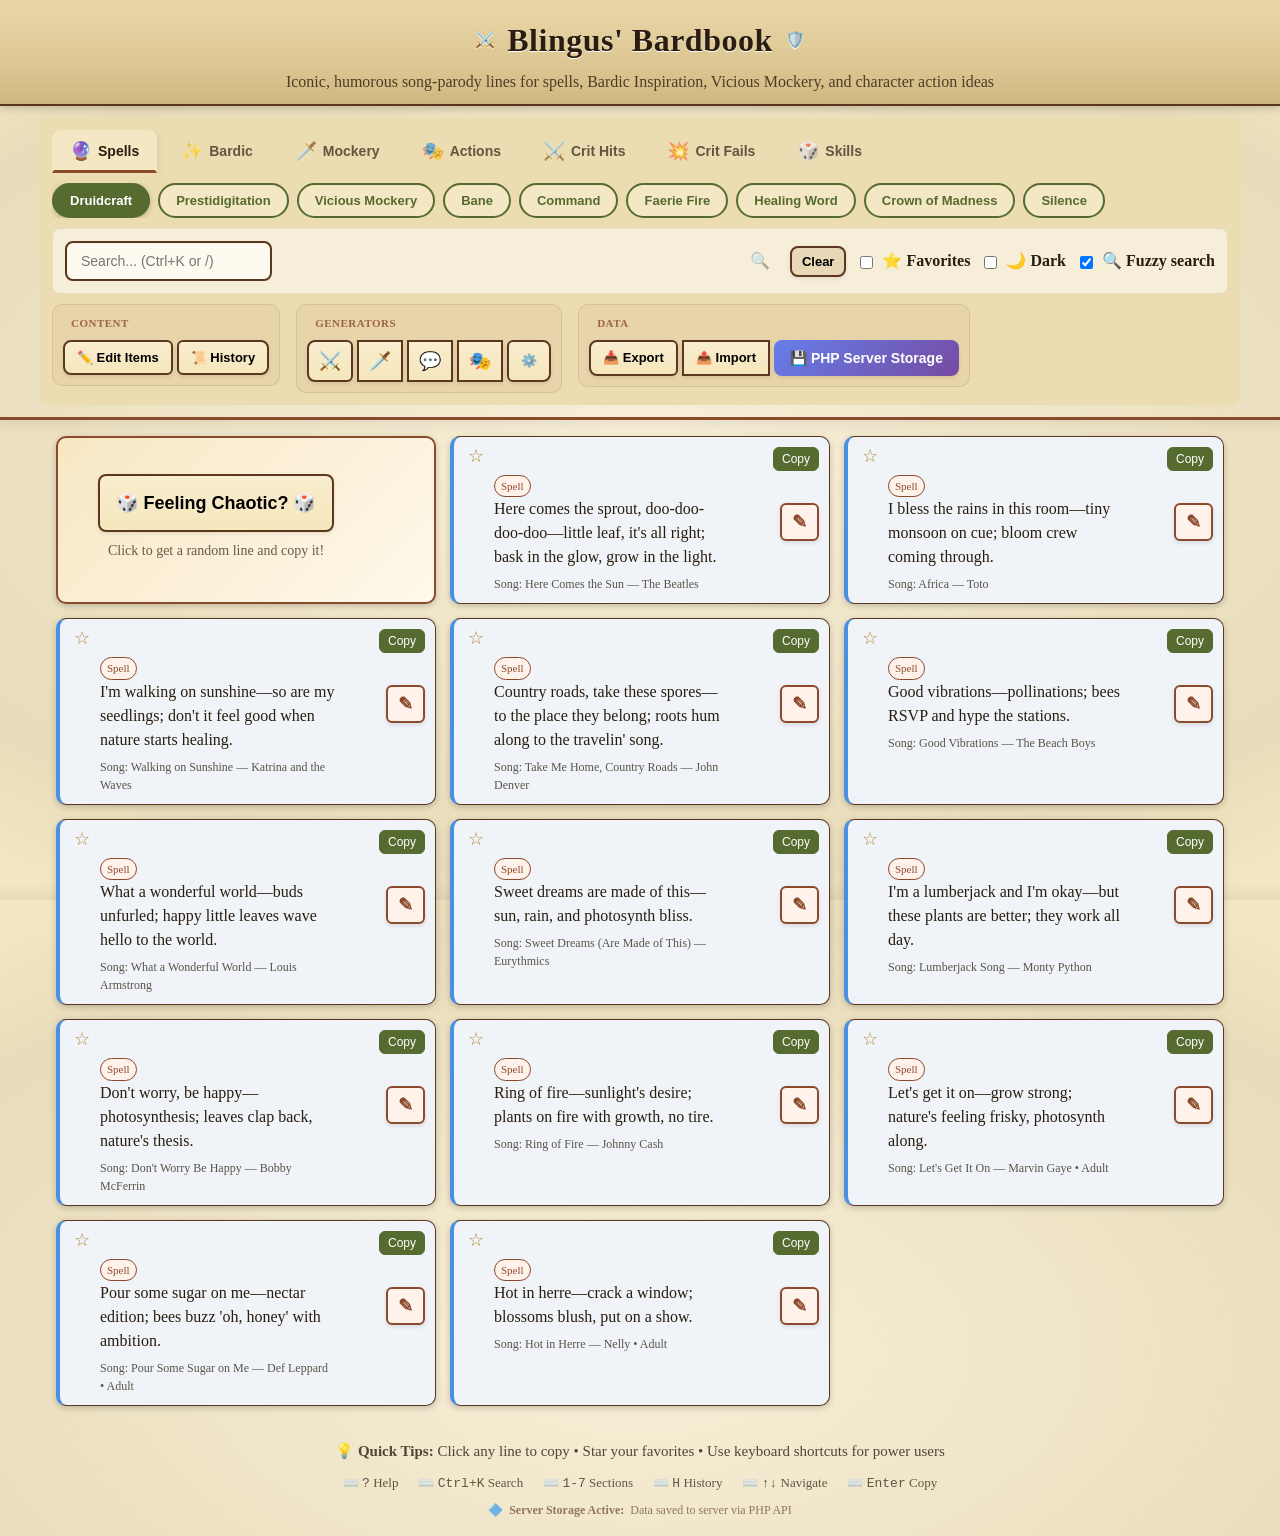
==== commit cdf57cc6: "Update cache-busting version numbers to v15 Updated all script and style version numbers from v14 to" ====
--- a/index.html
+++ b/index.html
@@ -7,7 +7,7 @@
   <meta http-equiv="Pragma" content="no-cache" />
   <meta http-equiv="Expires" content="0" />
   <title>Blingus' Bardbook</title>
-  <link rel="stylesheet" href="styles.css?v=14" />
+  <link rel="stylesheet" href="styles.css?v=15" />
 </head>
 <body>
   <header class="banner">
@@ -318,24 +318,24 @@
   </div>
 
   <!-- Core utilities (load first - other modules depend on these) -->
-  <script src="js/constants.js?v=14"></script>
-  <script src="js/shared-utils.js?v=14"></script>
+  <script src="js/constants.js?v=15"></script>
+  <script src="js/shared-utils.js?v=15"></script>
 
   <!-- Utility modules -->
-  <script src="js/storage-utils.js?v=14"></script>
-  <script src="js/ui-utils.js?v=14"></script>
+  <script src="js/storage-utils.js?v=15"></script>
+  <script src="js/ui-utils.js?v=15"></script>
 
   <!-- Tab navigation -->
-  <script src="js/tab-navigation.js?v=14"></script>
+  <script src="js/tab-navigation.js?v=15"></script>
 
   <!-- Search enhancements -->
-  <script src="js/search-utils.js?v=14"></script>
-  <script src="js/search-enhancements.js?v=14"></script>
+  <script src="js/search-utils.js?v=15"></script>
+  <script src="js/search-enhancements.js?v=15"></script>
 
   <!-- Keyboard shortcuts -->
-  <script src="js/keyboard-shortcuts.js?v=14"></script>
+  <script src="js/keyboard-shortcuts.js?v=15"></script>
 
   <!-- Main application script -->
-  <script src="script.js?v=14"></script>
+  <script src="script.js?v=15"></script>
 </body>
 </html>
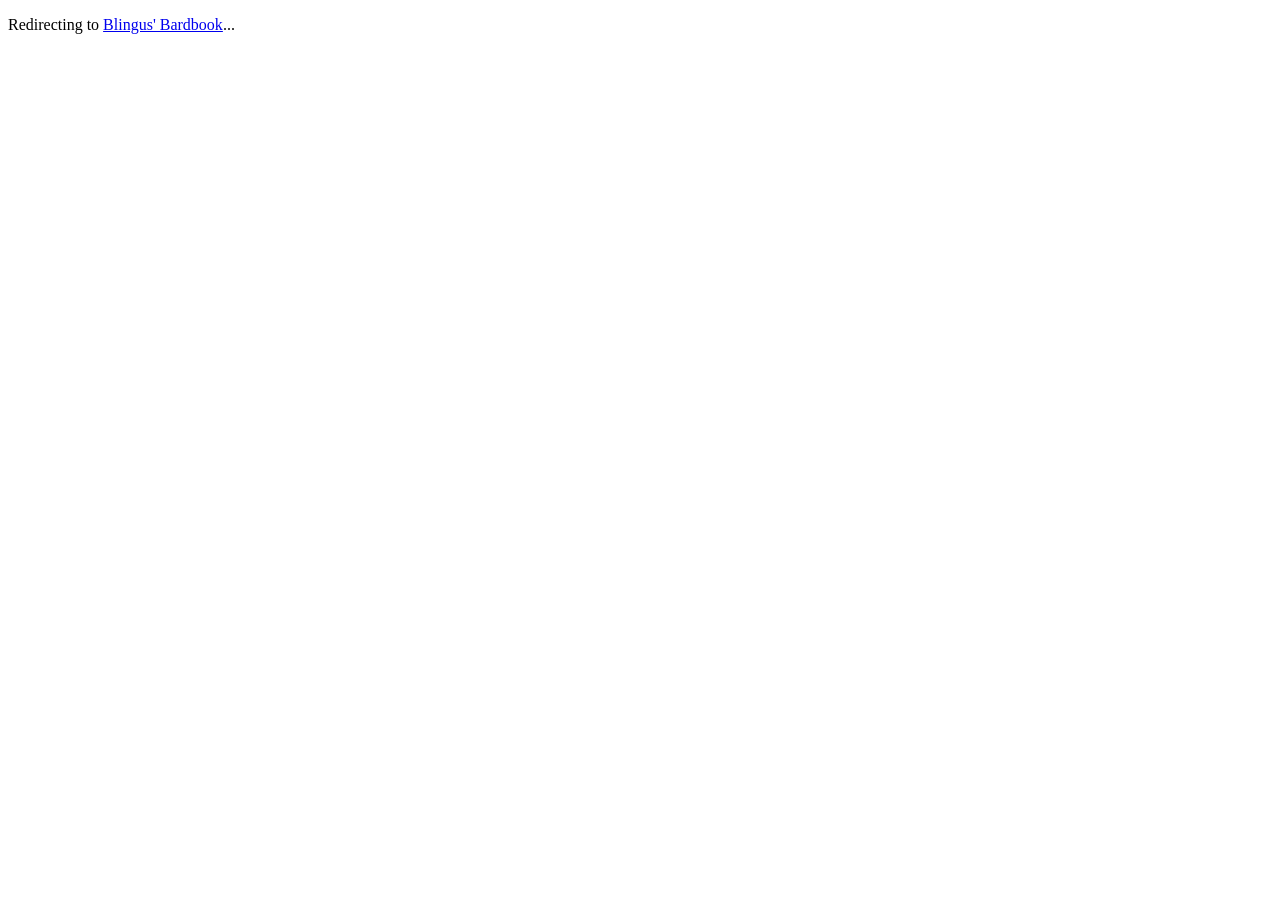
==== commit 203b6f4a: "refactor: extract data into modules, unify entry points, fix API paths - Extract 3,196 lines of stat" ====
--- a/index.html
+++ b/index.html
@@ -1,341 +1,11 @@
 <!doctype html>
 <html lang="en">
 <head>
-  <meta charset="utf-8" />
-  <meta name="viewport" content="width=device-width, initial-scale=1" />
-  <meta http-equiv="Cache-Control" content="no-cache, no-store, must-revalidate" />
-  <meta http-equiv="Pragma" content="no-cache" />
-  <meta http-equiv="Expires" content="0" />
+  <meta charset="utf-8">
+  <meta http-equiv="refresh" content="0;url=index.php">
   <title>Blingus' Bardbook</title>
-  <link rel="stylesheet" href="styles.css?v=15" />
 </head>
 <body>
-  <header class="banner">
-    <div class="banner__wrap">
-      <div class="crest" aria-hidden="true">⚔️</div>
-      <h1>Blingus' Bardbook</h1>
-      <div class="crest" aria-hidden="true">🛡️</div>
-    </div>
-    <p class="subtitle">Iconic, humorous song‑parody lines for spells, Bardic Inspiration, Vicious Mockery, and character action ideas</p>
-  </header>
-
-  <nav class="toolbar" aria-label="Controls">
-    <div class="toolbar__container">
-      <!-- Section Tabs Row -->
-      <div class="toolbar__row toolbar__row--tabs">
-        <div class="tabs" role="tablist" aria-label="Content sections">
-          <button class="tab tab--active" role="tab" data-section="spells" aria-selected="true" data-tooltip="Spell song parodies (Press 1)">
-            <span class="tab__icon">🔮</span>
-            <span class="tab__label">Spells</span>
-          </button>
-          <button class="tab" role="tab" data-section="bardic" aria-selected="false" data-tooltip="Bardic inspiration lines (Press 2)">
-            <span class="tab__icon">✨</span>
-            <span class="tab__label">Bardic</span>
-          </button>
-          <button class="tab" role="tab" data-section="mockery" aria-selected="false" data-tooltip="Vicious mockery insults (Press 3)">
-            <span class="tab__icon">🗡️</span>
-            <span class="tab__label">Mockery</span>
-          </button>
-          <button class="tab" role="tab" data-section="actions" aria-selected="false" data-tooltip="Character action ideas (Press 4)">
-            <span class="tab__icon">🎭</span>
-            <span class="tab__label">Actions</span>
-          </button>
-          <button class="tab" role="tab" data-section="criticalHits" aria-selected="false" data-tooltip="Critical hit descriptions (Press 5)">
-            <span class="tab__icon">⚔️</span>
-            <span class="tab__label">Crit Hits</span>
-          </button>
-          <button class="tab" role="tab" data-section="criticalFailures" aria-selected="false" data-tooltip="Critical failure descriptions (Press 6)">
-            <span class="tab__icon">💥</span>
-            <span class="tab__label">Crit Fails</span>
-          </button>
-          <button class="tab" role="tab" data-section="skillChecks" aria-selected="false" data-tooltip="Skill check results (Press 7)">
-            <span class="tab__icon">🎲</span>
-            <span class="tab__label">Skills</span>
-          </button>
-        </div>
-      </div>
-
-      <!-- Category Chips Row -->
-      <div class="toolbar__row toolbar__row--chips" id="categoryChipsRow">
-        <div class="chips" role="group" aria-label="Categories" id="categoryChips">
-          <!-- Category chips will be dynamically populated -->
-        </div>
-      </div>
-
-      <!-- Hidden selects for backward compatibility -->
-      <select id="sectionSelect" style="display: none;" aria-hidden="true">
-        <option value="spells">Spell Parodies</option>
-        <option value="bardic">Bardic Inspiration</option>
-        <option value="mockery">Vicious Mockery</option>
-        <option value="actions">What's Your Character Doing?</option>
-        <option value="criticalHits">Critical Hit Description</option>
-        <option value="criticalFailures">Critical Failure Description</option>
-        <option value="skillChecks">Skill Check Results</option>
-      </select>
-      <select id="categorySelect" style="display: none;" aria-hidden="true"></select>
-
-      <!-- Search & Quick Filters Row -->
-      <div class="toolbar__row toolbar__row--search">
-        <label class="search" style="flex: 1; min-width: 200px;">
-          <input id="searchInput" type="search" placeholder="Search all lyrics, songs, artists, or actions..." />
-        </label>
-        <button id="clearBtn" class="btn btn--secondary" data-tooltip="Clear search (Esc)">Clear</button>
-        <label class="toggle" data-tooltip="Show only starred items (Ctrl+F)">
-          <input type="checkbox" id="favoritesOnly" />
-          <span>⭐ Favorites</span>
-        </label>
-        <label class="toggle" data-tooltip="Toggle dark theme (Ctrl+D)">
-          <input type="checkbox" id="darkModeToggle" />
-          <span>🌙 Dark</span>
-        </label>
-      </div>
-
-      <!-- Button Groups Row -->
-      <div class="toolbar__row toolbar__row--button-groups">
-        <!-- Content Actions Group -->
-        <div class="button-group">
-          <span class="button-group__label">Content</span>
-          <div>
-            <button id="addEditBtn" class="btn btn--group" data-tooltip="Add or edit items">✏️ Edit Items</button>
-            <button id="historyBtn" class="btn btn--group" data-tooltip="View recently used items (Press H)">📜 History</button>
-          </div>
-        </div>
-
-        <!-- Generators Group -->
-        <div class="button-group">
-          <span class="button-group__label">Generators</span>
-          <div>
-            <button id="battleCryBtn" class="btn btn--group" data-tooltip="Random battle cry">⚔️</button>
-            <button id="insultBtn" class="btn btn--group" data-tooltip="Random insult">🗡️</button>
-            <button id="complimentBtn" class="btn btn--group" data-tooltip="Random compliment">💬</button>
-            <button id="introductionBtn" class="btn btn--group" data-tooltip="Chaucer introduction">🎭</button>
-            <button id="manageGeneratorsBtn" class="btn btn--group" data-tooltip="Manage generator content">⚙️</button>
-          </div>
-        </div>
-
-        <!-- Data Management Group -->
-        <div class="button-group">
-          <span class="button-group__label">Data</span>
-          <div>
-            <button id="exportBtn" class="btn btn--group" data-tooltip="Export all data">📥 Export</button>
-            <button id="importBtn" class="btn btn--group" data-tooltip="Import data">📤 Import</button>
-            <button id="fileStorageBtn" class="btn btn--group" data-tooltip="File or server storage">💾</button>
-          </div>
-        </div>
-      </div>
-
-      <!-- Fuzzy Search Toggle (hidden by default, dynamically added by search-enhancements.js) -->
-      <div class="toolbar__row toolbar__row--filters" style="display: none;">
-      </div>
-    </div>
-  </nav>
-
-  <main id="content" class="content" aria-live="polite"></main>
-
-  <footer class="footer">
-    <div style="font-size: 15px; margin-bottom: 10px;">
-      💡 <strong>Quick Tips:</strong> Click any line to copy • Star your favorites • Use keyboard shortcuts for power users
-    </div>
-    <div style="display: flex; gap: 20px; justify-content: center; flex-wrap: wrap; font-size: 13px; opacity: 0.9;">
-      <span>⌨️ <kbd>?</kbd> Help</span>
-      <span>⌨️ <kbd>Ctrl+K</kbd> Search</span>
-      <span>⌨️ <kbd>1-7</kbd> Sections</span>
-      <span>⌨️ <kbd>H</kbd> History</span>
-      <span>⌨️ <kbd>↑↓</kbd> Navigate</span>
-      <span>⌨️ <kbd>Enter</kbd> Copy</span>
-    </div>
-  </footer>
-
-  <div id="toast" class="toast" role="status" aria-live="polite" aria-atomic="true"></div>
-
-  <!-- Generator Display Modal -->
-  <div id="generatorModal" class="modal" role="dialog" aria-labelledby="generatorTitle" aria-hidden="true">
-    <div class="modal__content" style="max-width: 600px;">
-      <div class="modal__header">
-        <h2 id="generatorTitle">Generated Text</h2>
-        <button class="modal__close" id="generatorModalClose" aria-label="Close">&times;</button>
-      </div>
-      <div class="modal__body">
-        <div id="generatorText" style="padding: 16px; font-size: 18px; line-height: 1.6; min-height: 60px; border: 2px solid var(--accent); border-radius: 6px; margin-bottom: 12px;"></div>
-        <div style="display: flex; gap: 8px; justify-content: flex-end;">
-          <button id="generatorCopyBtn" class="btn">Copy</button>
-          <button id="generatorCloseBtn" class="btn">Close</button>
-        </div>
-      </div>
-    </div>
-  </div>
-
-  <!-- History Modal -->
-  <div id="historyModal" class="modal" role="dialog" aria-labelledby="historyTitle" aria-hidden="true">
-    <div class="modal__content" style="max-width: 700px;">
-      <div class="modal__header">
-        <h2 id="historyTitle">📜 Recently Used</h2>
-        <button class="modal__close" id="historyModalClose" aria-label="Close">&times;</button>
-      </div>
-      <div class="modal__body">
-        <div id="historyList" style="display: flex; flex-direction: column; gap: 8px; max-height: 60vh; overflow-y: auto;"></div>
-      </div>
-      <div class="modal__footer">
-        <button id="historyCloseBtn" class="btn">Close</button>
-      </div>
-    </div>
-  </div>
-
-  <!-- Generator Management Modal -->
-  <div id="generatorManageModal" class="modal" role="dialog" aria-labelledby="generatorManageTitle" aria-hidden="true">
-    <div class="modal__content" style="max-width: 700px;">
-      <div class="modal__header">
-        <h2 id="generatorManageTitle">Manage Generators</h2>
-        <button class="modal__close" id="generatorManageClose" aria-label="Close">&times;</button>
-      </div>
-      <div class="modal__body">
-        <div style="margin-bottom: 16px;">
-          <label>Generator Type
-            <select id="generatorTypeSelect" style="width: 100%; padding: 8px; border: 1px solid var(--burnt); border-radius: 6px;">
-              <option value="battleCries">⚔️ Battle Cries</option>
-              <option value="insults">🗡️ Insults</option>
-              <option value="compliments">💬 Compliments</option>
-              <option value="introductions">🎭 Chaucer Introductions</option>
-            </select>
-          </label>
-        </div>
-        <div style="margin-bottom: 16px;">
-          <button id="addGeneratorBtn" class="btn" style="width: 100%;">➕ Add New</button>
-        </div>
-        <div id="generatorsList" style="display: flex; flex-direction: column; gap: 8px; max-height: 400px; overflow-y: auto;"></div>
-      </div>
-      <div class="modal__footer">
-        <button id="generatorManageCloseBtn" class="btn">Close</button>
-      </div>
-    </div>
-  </div>
-
-  <!-- YouTube Player Modal -->
-  <div id="youtubePlayerModal" class="modal" role="dialog" aria-labelledby="youtubePlayerTitle" aria-hidden="true">
-    <div class="modal__content" style="max-width: 900px;">
-      <div class="modal__header">
-        <h2 id="youtubePlayerTitle">🎵 Karaoke Track</h2>
-        <button class="modal__close" id="youtubePlayerClose" aria-label="Close">&times;</button>
-      </div>
-      <div class="modal__body" style="padding: 20px;">
-        <div id="youtubePlayerContainer" style="position: relative; padding-bottom: 56.25%; height: 0; overflow: hidden; max-width: 100%; background: #000;">
-          <iframe id="youtubePlayerFrame" style="position: absolute; top: 0; left: 0; width: 100%; height: 100%; border: 0;" frameborder="0" allow="accelerometer; autoplay; clipboard-write; encrypted-media; gyroscope; picture-in-picture; web-share" allowfullscreen loading="lazy"></iframe>
-        </div>
-        <div id="youtubeFallback" style="display: none; margin-top: 16px; text-align: center;">
-          <p style="color: var(--ink); margin-bottom: 12px;">Video embedding is restricted. Open on YouTube instead?</p>
-          <button id="youtubeOpenTabBtn" class="btn" style="background: #ff0000; color: white;">Open on YouTube</button>
-        </div>
-      </div>
-      <div class="modal__footer">
-        <button id="youtubePlayerCloseBtn" class="btn">Close</button>
-      </div>
-    </div>
-  </div>
-
-  <!-- Generator Edit Modal -->
-  <div id="generatorEditModal" class="modal" role="dialog" aria-labelledby="generatorEditTitle" aria-hidden="true">
-    <div class="modal__content" style="max-width: 600px;">
-      <div class="modal__header">
-        <h2 id="generatorEditTitle">Add Generator Item</h2>
-        <button class="modal__close" id="generatorEditClose" aria-label="Close">&times;</button>
-      </div>
-      <div class="modal__body">
-        <label>
-          Text
-          <textarea id="generatorEditText" rows="3" style="width: 100%; padding: 8px; border: 1px solid var(--burnt); border-radius: 6px; font-family: inherit;"></textarea>
-        </label>
-      </div>
-      <div class="modal__footer">
-        <button id="saveGeneratorBtn" class="btn">Save</button>
-        <button id="cancelGeneratorBtn" class="btn">Cancel</button>
-        <button id="deleteGeneratorBtn" class="btn" style="background: #c44; color: white; display: none;">Delete</button>
-      </div>
-    </div>
-  </div>
-
-  <!-- Voice Preset Modal -->
-  <div id="presetModal" class="modal" role="dialog" aria-labelledby="presetModalTitle" aria-hidden="true">
-    <div class="modal__content" style="max-width: 600px;">
-      <div class="modal__header">
-        <h2 id="presetModalTitle">Manage Voice Presets</h2>
-        <button class="modal__close" id="presetModalClose" aria-label="Close">&times;</button>
-      </div>
-      <div class="modal__body">
-        <div style="margin-bottom: 16px;">
-          <button id="saveCurrentPresetBtn" class="btn" style="width: 100%; margin-bottom: 8px;">💾 Save Current State as Preset</button>
-        </div>
-        <div id="presetsList" style="display: flex; flex-direction: column; gap: 8px; max-height: 400px; overflow-y: auto;"></div>
-      </div>
-      <div class="modal__footer">
-        <button id="presetCloseBtn" class="btn">Close</button>
-      </div>
-    </div>
-  </div>
-
-  <!-- Edit Modal -->
-  <div id="editModal" class="modal" role="dialog" aria-labelledby="modalTitle" aria-hidden="true">
-    <div class="modal__content">
-      <div class="modal__header">
-        <h2 id="modalTitle">Add New Item</h2>
-        <button class="modal__close" aria-label="Close">&times;</button>
-      </div>
-      <div class="modal__body">
-        <label>
-          Text
-          <textarea id="editText" rows="3" style="width: 100%; padding: 8px; border: 1px solid var(--burnt); border-radius: 6px; font-family: inherit;"></textarea>
-        </label>
-        <label id="songLabel" style="display: none;">
-          Song
-          <input type="text" id="editSong" style="width: 100%; padding: 8px; border: 1px solid var(--burnt); border-radius: 6px; font-family: inherit;" />
-        </label>
-        <label id="artistLabel" style="display: none;">
-          Artist
-          <input type="text" id="editArtist" style="width: 100%; padding: 8px; border: 1px solid var(--burnt); border-radius: 6px; font-family: inherit;" />
-        </label>
-        <div id="youtubeFields" style="display: none;">
-          <label>
-            YouTube URL or Video ID
-            <input type="text" id="editYoutube" placeholder="https://youtube.com/watch?v=..." style="width: 100%; padding: 8px; border: 1px solid var(--burnt); border-radius: 6px; font-family: inherit;" />
-          </label>
-          <label>
-            Start Time (seconds or mm:ss)
-            <input type="text" id="editStartTime" placeholder="30 or 0:30" style="width: 100%; padding: 8px; border: 1px solid var(--burnt); border-radius: 6px; font-family: inherit;" />
-          </label>
-          <button id="testYoutubeBtn" class="btn" style="width: 100%; margin-top: 8px;">▶️ Test Playback</button>
-          <div id="youtubeSuggestion" style="display: none; margin-top: 12px; padding: 12px; background: #f0f4f8; border-radius: 6px; border: 1px solid var(--accent);">
-            <div style="font-size: 14px; font-weight: bold; margin-bottom: 8px; color: var(--accent);">💡 Karaoke Suggestion</div>
-            <div id="youtubeSuggestionText" style="font-size: 13px; color: var(--ink); margin-bottom: 8px;"></div>
-            <button id="youtubeSearchBtn" class="btn" style="width: 100%; background: #ff0000; color: white; font-size: 14px;">🔍 Search YouTube for Karaoke</button>
-          </div>
-        </div>
-      </div>
-      <div class="modal__footer">
-        <button id="saveEditBtn" class="btn">Save</button>
-        <button id="cancelEditBtn" class="btn">Cancel</button>
-        <button id="deleteEditBtn" class="btn" style="background: #c44; color: white; display: none;">Delete</button>
-      </div>
-    </div>
-  </div>
-
-  <!-- Core utilities (load first - other modules depend on these) -->
-  <script src="js/constants.js?v=15"></script>
-  <script src="js/shared-utils.js?v=15"></script>
-
-  <!-- Utility modules -->
-  <script src="js/storage-utils.js?v=15"></script>
-  <script src="js/ui-utils.js?v=15"></script>
-
-  <!-- Tab navigation -->
-  <script src="js/tab-navigation.js?v=15"></script>
-
-  <!-- Search enhancements -->
-  <script src="js/search-utils.js?v=15"></script>
-  <script src="js/search-enhancements.js?v=15"></script>
-
-  <!-- Keyboard shortcuts -->
-  <script src="js/keyboard-shortcuts.js?v=15"></script>
-
-  <!-- Main application script -->
-  <script src="script.js?v=15"></script>
+  <p>Redirecting to <a href="index.php">Blingus' Bardbook</a>...</p>
 </body>
 </html>
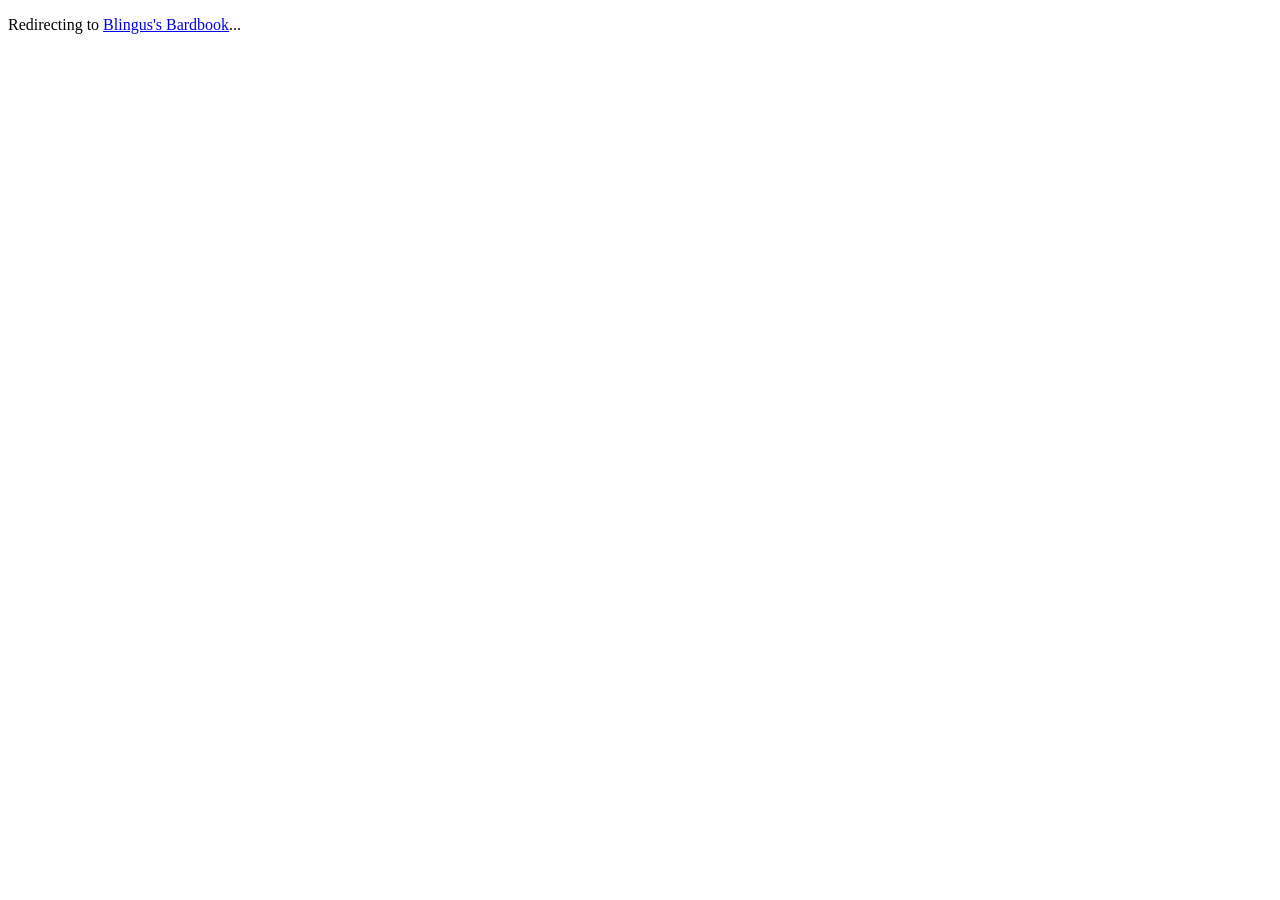
==== commit d74a885c: "Use Blingus's for possessives instead of Blingus'. Co-authored-by: Cursor <cursoragent@cursor.com>" ====
--- a/index.html
+++ b/index.html
@@ -3,9 +3,9 @@
 <head>
   <meta charset="utf-8">
   <meta http-equiv="refresh" content="0;url=index.php">
-  <title>Blingus' Bardbook</title>
+  <title>Blingus's Bardbook</title>
 </head>
 <body>
-  <p>Redirecting to <a href="index.php">Blingus' Bardbook</a>...</p>
+  <p>Redirecting to <a href="index.php">Blingus's Bardbook</a>...</p>
 </body>
 </html>
